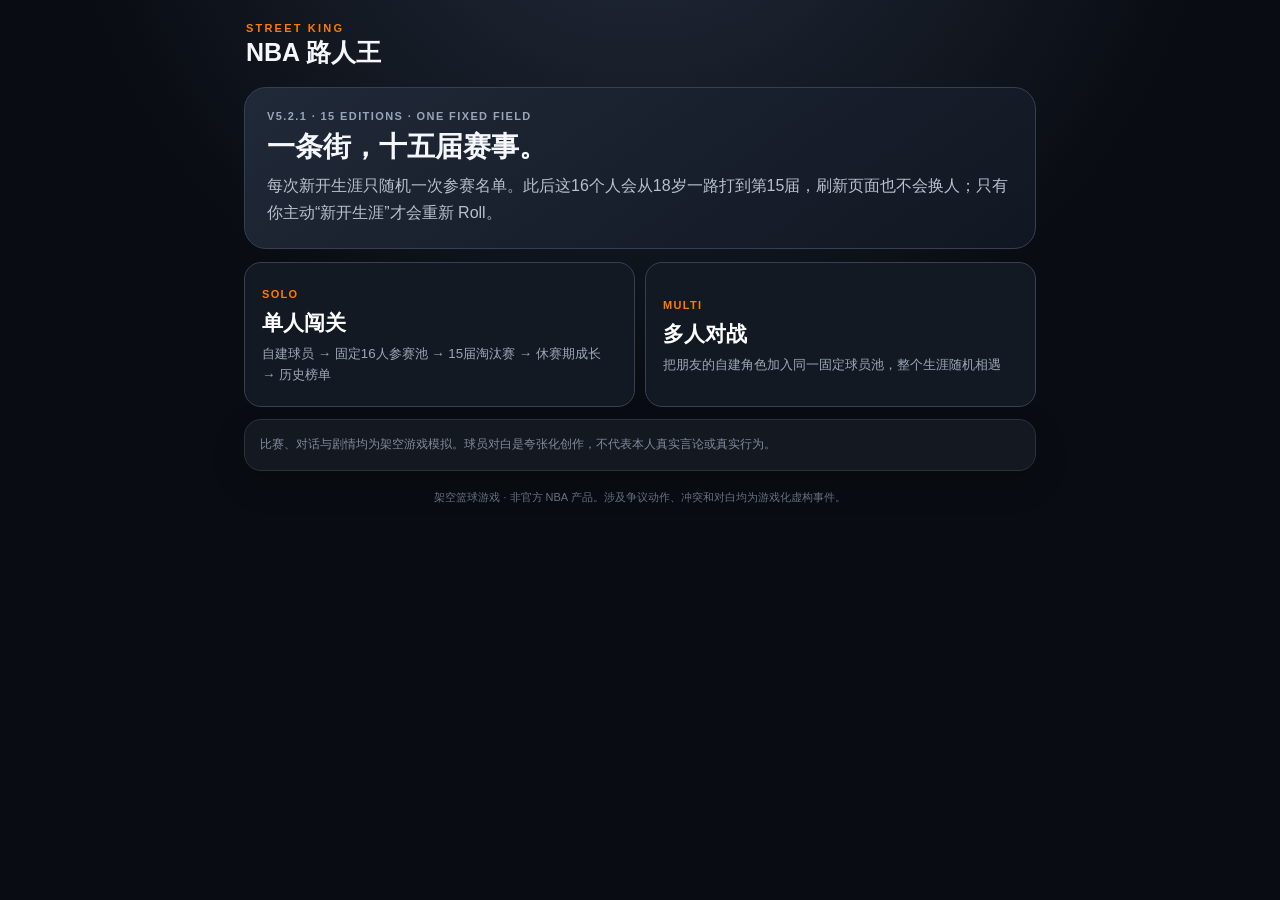
==== index.html @ 3b3988a1 "Restore static JS loading for V5.2.1 mobile compatibility" ====
<!DOCTYPE html>
<html lang="zh-CN">
<head>
<meta charset="UTF-8">
<meta name="viewport" content="width=device-width,initial-scale=1,viewport-fit=cover">
<meta name="theme-color" content="#090c12">
<title>NBA 路人王 · Street King V5.2.1</title>
<meta name="street-king-build" content="V5.2.1-20260819-0913">
<link rel="stylesheet" href="v5.css?b=20260819-0913">
<link rel="stylesheet" href="v52.css?b=20260819-0913">
</head>
<body>
<div class="app-shell">
  <header class="topbar">
    <div><div class="brand">STREET KING</div><h1>NBA 路人王</h1></div>
    <button id="homeBtn" class="icon-btn hidden" aria-label="主菜单">⌂</button>
  </header>

  <main>
    <section id="screen-menu" class="screen active">
      <div class="hero-card">
        <div class="hero-kicker">V5.2.1 · 15 EDITIONS · ONE FIXED FIELD</div>
        <h2>一条街，十五届赛事。</h2>
        <p>每次新开生涯只随机一次参赛名单。此后这16个人会从18岁一路打到第15届，刷新页面也不会换人；只有你主动“新开生涯”才会重新 Roll。</p>
      </div>
      <div id="continueBox" class="card hidden"></div>
      <div class="menu-grid">
        <button class="menu-card" id="newSoloBtn"><span>SOLO</span><b>单人闯关</b><small>自建球员 → 固定16人参赛池 → 15届淘汰赛 → 休赛期成长 → 历史榜单</small></button>
        <button class="menu-card" id="newMultiBtn"><span>MULTI</span><b>多人对战</b><small>把朋友的自建角色加入同一固定球员池，整个生涯随机相遇</small></button>
      </div>
      <div class="card small-note">比赛、对话与剧情均为架空游戏模拟。球员对白是夸张化创作，不代表本人真实言论或真实行为。</div>
    </section>

    <section id="screen-build" class="screen">
      <div class="screen-title"><button class="back-btn" data-back>←</button><div><span>PLAYER BUILDER</span><h2>构建你的球员</h2></div></div>
      <div class="card">
        <div class="identity-grid">
          <div><label>姓名</label><input id="pName" maxlength="20" placeholder="输入姓名" autocomplete="off"></div>
          <div><label>球衣号码</label><input id="pNumber" type="number" min="0" max="99" placeholder="0-99"></div>
          <div><label>位置</label><select id="pPos"><option>PG</option><option>SG</option><option>SF</option><option>PF</option><option>C</option></select></div>
          <div><label>身高</label><select id="pHeight"></select></div>
          <div><label>体重</label><select id="pWeight"></select></div>
          <div><label>性格</label><select id="pPersonality"></select></div>
        </div>
        <div id="personalityText" class="info-strip"></div>
      </div>
      <div class="card budget-card">
        <div class="budget-head"><span>BUILD BUDGET</span><b id="budgetText">0 / 39</b></div>
        <div class="budget-track"><i id="budgetFill"></i></div>
        <p>12项能力，每项1–5档；每个分档至少3名球员模板。高档越多，其他地方就必须让步。</p>
      </div>
      <div id="skillBuilder" class="skill-list"></div>
      <div id="buildPreview" class="card"></div>
      <button id="lockBuildBtn" class="primary">锁定球员并生成本次参赛名单</button>
    </section>

    <section id="screen-multi" class="screen">
      <div class="screen-title"><button class="back-btn" data-back>←</button><div><span>MULTIPLAYER</span><h2>导入朋友</h2></div></div>
      <div class="card"><h3>你的球员</h3><div id="multiSelf"></div><button id="multiBuildBtn" class="secondary">创建 / 修改我的球员</button></div>
      <div class="card"><h3>朋友角色码</h3><textarea id="friendCode" placeholder="粘贴 SK5-... 角色码"></textarea><button id="loadFriendBtn" class="secondary">读取朋友角色</button><div id="friendPreview"></div></div>
      <div class="card"><h3>共同赛事码</h3><p class="muted">用于固定本次16人球员池和每年的抽签。双方使用相同赛事码与双方角色码时，初始世界一致。</p><input id="sharedSeed" maxlength="24" placeholder="例如 STREET-0721"><button id="randomSeedBtn" class="secondary">随机生成</button></div>
      <button id="startMultiBtn" class="primary">锁定16人名单并开始</button>
    </section>

    <section id="screen-field" class="screen">
      <div class="screen-title"><button class="back-btn" data-back>←</button><div><span>CAREER FIELD</span><h2>本次15届固定参赛名单</h2></div></div>
      <div class="card highlight"><p>以下16人一旦确认，整个生涯不再变化。每一年只会重新抽签，不会重新抽参赛者。</p></div>
      <div class="card"><div class="title-row"><h3>本次入选16人</h3><span id="fieldSeedLabel" class="pill"></span></div><div id="selectedField" class="roster-grid"></div></div>
      <div class="card"><details><summary>查看完整候选球员池</summary><div id="candidatePool" class="candidate-list"></div></details></div>
      <div id="playerCodeBox" class="card hidden"></div>
      <button id="startCareerBtn" class="primary">进入18岁 · 第1届路人王</button>
    </section>

    <section id="screen-career" class="screen">
      <div class="career-header">
        <div><span id="editionLabel" class="eyebrow"></span><h2 id="careerTitle"></h2><div id="careerRecord" class="muted"></div></div>
        <div class="health-badge">身体 <b id="healthText">100</b></div>
      </div>
      <div class="card"><div class="title-row"><div><span class="eyebrow">TOURNAMENT</span><h3>本届签表</h3></div><span id="stageLabel" class="pill"></span></div><div class="bracket-scroll"><div id="bracket" class="bracket"></div></div><div id="bronzeInfo"></div></div>
      <div id="storyCard" class="card"><span class="eyebrow">COURTSIDE STORY</span><h3 id="storyHeading"></h3><div id="storyBody" class="story"></div><div id="strategyBox" class="strategy-box hidden"></div><button id="startMatchBtn" class="primary">开始比赛</button></div>

      <div id="liveCard" class="card hidden">
        <div class="live-head"><div><span class="eyebrow">LIVE</span><h3 id="liveMatchTitle"></h3></div><div class="live-score"><b id="scoreA">0</b><span>:</span><b id="scoreB">0</b></div></div>
        <div class="court-wrap">
          <div class="court">
            <div class="half-circle"></div><div class="paint"></div><div class="rim"></div><div class="three-arc"></div>
            <div id="dotA" class="player-dot dot-a"><span></span></div>
            <div id="dotB" class="player-dot dot-b"><span></span></div>
            <div id="ball" class="ball"></div>
          </div>
        </div>
        <div class="speed-row"><span>观赛速度</span><button class="speed-btn active" data-speed="1">正常</button><button class="speed-btn" data-speed="3">3×</button><button id="skipLiveBtn" class="skip-btn">跳过动画</button></div>
        <div id="liveLog" class="live-log"></div>
      </div>

      <div id="resultCard" class="card hidden"><div id="matchResult"></div><button id="continueBtn" class="primary">继续</button></div>
      <div class="card"><div class="title-row"><h3>历年成绩</h3><span id="careerAgeRange" class="muted"></span></div><div id="historyList"></div></div>
    </section>

    <section id="screen-offseason" class="screen">
      <div class="screen-title"><div><span>OFFSEASON</span><h2 id="offseasonTitle"></h2></div></div>
      <div class="card"><div class="title-row"><h3>当前能力</h3><span id="compText" class="pill"></span></div><div id="offseasonAttrs" class="attr-grid"></div><div id="templateCompare" class="template-compare"></div></div>
      <div class="card insight-card"><div class="title-row"><div><span class="eyebrow">ENLIGHTENMENT</span><h3>悟道进度</h3></div><b id="insightPct">0%</b></div><div class="insight-track"><i id="insightFill"></i></div><div id="insightState" class="insight-state"></div><div id="mentorState" class="mentor-state"></div></div>
      <div class="card"><h3>休赛期选择</h3><p class="muted">每年仍然只出现4个选项，但从大型数据库里抽取。导师可以连续深造到极致，也可以中途换师；高风险路线可能大幅推进悟道，也可能落空。</p><div id="offseasonChoices" class="choice-grid"></div></div>
      <div id="retireChoiceBox" class="card hidden"></div>
    </section>

    <section id="screen-retire" class="screen">
      <div class="screen-title"><button id="retireHomeBtn" class="back-btn">⌂</button><div><span>LEGACY</span><h2>十五届之后，街头留下了什么</h2></div></div>
      <div id="legacySummary" class="card"></div>
      <div class="card"><span class="eyebrow">ALL-TIME RANKING</span><h3>最终街头榜</h3><div id="leaderboard"></div></div>
      <div class="card"><span class="eyebrow">CAREER STORY</span><h3>生涯解说</h3><div id="careerNarrative" class="story long-story"></div></div>
      <button id="newCareerFromRetire" class="primary">新开一条时间线</button>
    </section>
  </main>

  <footer>架空篮球游戏 · 非官方 NBA 产品。涉及争议动作、冲突和对白均为游戏化虚构事件。</footer>
</div>
<div id="toast" class="toast hidden"></div>
<script src="data.js?b=20260819-0913"></script>
<script src="v5-data.js?b=20260819-0913"></script>
<script src="v5-core.js?b=20260819-0913"></script>
<script src="v5-game.js?b=20260819-0913"></script>
<script src="v5-career.js?b=20260819-0913"></script>
<script src="v5-ui.js?b=20260819-0913"></script>
<script src="v52-fix.js?b=20260819-0913"></script>
</body>
</html>
---- v5.css ----
:root{--bg:#090c12;--card:#141922;--card2:#0f141c;--line:#29313e;--text:#f5f7fb;--muted:#9aa5b4;--orange:#ff7a00;--gold:#ffd166;--green:#44d58a;--red:#ff6f76;--blue:#70b7ff}
*{box-sizing:border-box}html{background:var(--bg)}body{margin:0;min-height:100vh;background:radial-gradient(circle at 50% -20%,#242d3d 0,#090c12 46%),#090c12;color:var(--text);font-family:-apple-system,BlinkMacSystemFont,"Segoe UI",Roboto,"PingFang SC","Microsoft YaHei",sans-serif}button,input,select,textarea{font:inherit}.app-shell{max-width:820px;margin:auto;padding:14px 14px 54px}.topbar{display:flex;justify-content:space-between;align-items:center;padding:8px 2px 4px}.brand{font-size:11px;letter-spacing:2.2px;color:var(--orange);font-weight:900}.topbar h1{margin:2px 0 0;font-size:25px}.icon-btn,.back-btn{border:1px solid var(--line);background:#111720;color:#fff;width:38px;height:38px;border-radius:11px}.screen{display:none}.screen.active{display:block}.hidden{display:none!important}.hero-card{margin-top:14px;border:1px solid #354052;background:linear-gradient(145deg,#202938,#111722);border-radius:22px;padding:22px}.hero-kicker,.eyebrow,.screen-title span{font-size:11px;letter-spacing:1.4px;color:#99a6b8;font-weight:800}.hero-card h2{font-size:28px;margin:6px 0}.hero-card p{color:#b7c0cc;line-height:1.7;margin:0}.card{background:rgba(20,25,34,.98);border:1px solid var(--line);border-radius:17px;padding:15px;margin-top:12px;box-shadow:0 12px 34px rgba(0,0,0,.16)}.highlight{border-color:#5b4430;background:#1c1712}.small-note{color:#7f8b9b;font-size:12px;line-height:1.6}.menu-grid{display:grid;grid-template-columns:1fr 1fr;gap:10px;margin-top:13px}.menu-card{border:1px solid #364052;background:#131923;color:#fff;border-radius:17px;padding:17px;text-align:left;min-height:145px}.menu-card span{color:var(--orange);font-size:11px;font-weight:900;letter-spacing:1.3px}.menu-card b{display:block;font-size:21px;margin:7px 0}.menu-card small{display:block;color:#9ca7b7;line-height:1.55}.screen-title{display:flex;align-items:center;gap:10px;margin:14px 0 4px}.screen-title h2{margin:2px 0;font-size:23px}.identity-grid{display:grid;grid-template-columns:repeat(3,1fr);gap:9px}label{display:block;color:#cbd2dc;font-size:12px;margin:7px 0 5px}input,select,textarea{width:100%;border:1px solid #354052;background:#0d1219;color:#fff;border-radius:11px;padding:11px 12px;outline:none}textarea{min-height:90px;resize:vertical}.info-strip{margin-top:11px;padding:10px 11px;border-radius:11px;background:#0f151d;color:#a9b3c1;font-size:13px;line-height:1.6}.budget-card{position:sticky;top:6px;z-index:4}.budget-head,.title-row,.career-header,.live-head,.speed-row{display:flex;justify-content:space-between;gap:10px;align-items:center}.budget-head b{font-size:20px}.budget-track{height:8px;background:#0b1017;border-radius:99px;overflow:hidden;margin:9px 0}.budget-track i{display:block;height:100%;background:linear-gradient(90deg,#ff7a00,#ffc061);width:0}.budget-card p,.muted{color:var(--muted);font-size:13px;line-height:1.55}.skill-list{display:grid;gap:9px;margin-top:11px}.skill-card{background:#111720;border:1px solid #293240;border-radius:14px;padding:12px}.skill-top{display:grid;grid-template-columns:104px 1fr 46px;gap:8px;align-items:center}.skill-name b{display:block}.skill-name small{color:#7f8a99;font-size:10px}.tier-score{font-size:22px;font-weight:900;text-align:right;color:var(--gold)}.tier-options{display:grid;grid-template-columns:repeat(5,1fr);gap:6px;margin-top:9px}.tier-btn{background:#0d1219;border:1px solid #2e3744;color:#adb7c6;border-radius:9px;padding:7px 4px;font-size:11px}.tier-btn.active{background:#2e2418;border-color:#985918;color:#fff}.template-names{margin-top:7px;color:#96a2b2;font-size:11px;line-height:1.45}.primary,.secondary{width:100%;border:0;border-radius:13px;padding:13px 14px;font-weight:850;margin-top:11px}.primary{background:var(--orange);color:#fff}.secondary{background:#2a3240;color:#fff}.attr-grid{display:grid;grid-template-columns:repeat(4,1fr);gap:7px}.attr-chip{background:#0e131a;border-radius:10px;padding:8px;text-align:center;color:#8f9aaa;font-size:10px}.attr-chip b{display:block;color:#fff;font-size:16px;margin-top:2px}.attr-up{color:var(--green)!important}.attr-down{color:var(--red)!important}.template-compare{margin-top:11px;border-top:1px solid #28303c;padding-top:10px;color:#b7c0cd;line-height:1.6}.pill{display:inline-block;padding:5px 8px;border-radius:999px;background:#242c39;color:#c8d1dd;font-size:11px}.roster-grid{display:grid;grid-template-columns:repeat(2,1fr);gap:8px;margin-top:11px}.roster-card{background:#0f151d;border:1px solid #28313d;border-radius:12px;padding:10px}.roster-card.me{border-color:#a05c18;background:#21180f}.roster-card b{display:block}.roster-card small{color:#8f9baa}.candidate-list{margin-top:10px;display:flex;flex-wrap:wrap;gap:6px}.candidate-list span{font-size:11px;background:#0e141b;border-radius:999px;padding:5px 8px;color:#9ba7b7}.career-header{margin-top:14px}.career-header h2{margin:3px 0}.health-badge{background:#121923;border:1px solid #2d3745;border-radius:13px;padding:9px 11px;color:#aab5c3}.health-badge b{display:block;color:#fff;font-size:20px;text-align:center}.bracket-scroll{overflow-x:auto;padding-bottom:4px}.bracket{display:grid;grid-auto-flow:column;grid-auto-columns:190px;gap:10px;min-width:max-content;margin-top:12px}.round-col{display:grid;gap:7px;align-content:start}.round-title{font-size:11px;color:#7f8a9b;text-transform:uppercase;letter-spacing:1px}.match-box{background:#0f141c;border:1px solid #28313d;border-radius:10px;padding:7px}.match-line{display:flex;justify-content:space-between;gap:8px;font-size:12px;padding:4px 0}.match-line.winner{color:var(--green);font-weight:800}.match-line.me{color:var(--gold)}.story{line-height:1.75;color:#d9dee6}.story p{margin:8px 0}.dialogue{margin:10px 0;border-left:3px solid var(--orange);padding:9px 11px;background:#10161f;border-radius:0 10px 10px 0}.dialogue .speaker{font-size:11px;color:#929eaf;font-weight:800}.dialogue p{margin:4px 0;color:#eef1f5}.long-story p{margin:12px 0}.live-score{font-size:26px;font-weight:900;color:var(--gold);gap:7px}.court-wrap{padding:10px 0}.court{position:relative;height:250px;border:2px solid rgba(255,255,255,.35);border-radius:8px;background:linear-gradient(90deg,#a96d32,#b77939);overflow:hidden}.court:before{content:"";position:absolute;inset:0;background:repeating-linear-gradient(90deg,transparent 0 32px,rgba(255,255,255,.035) 32px 34px)}.paint{position:absolute;left:50%;top:0;transform:translateX(-50%);width:98px;height:92px;border:2px solid rgba(255,255,255,.6);border-top:0}.rim{position:absolute;left:50%;top:24px;transform:translateX(-50%);width:26px;height:7px;border:3px solid #b23a2e;border-radius:50%}.half-circle{position:absolute;left:50%;top:78px;transform:translateX(-50%);width:80px;height:40px;border:2px solid rgba(255,255,255,.5);border-radius:0 0 80px 80px;border-top:0}.three-arc{position:absolute;left:50%;top:-122px;transform:translateX(-50%);width:360px;height:340px;border:2px solid rgba(255,255,255,.55);border-radius:50%}.player-dot{position:absolute;width:38px;height:38px;border-radius:50%;display:grid;place-items:center;color:#fff;font-size:10px;font-weight:900;transition:left .18s linear,top .18s linear;z-index:3;box-shadow:0 4px 10px #0007}.dot-a{background:#e66d2d;left:40%;top:78%}.dot-b{background:#2d5fe6;left:54%;top:48%}.ball{position:absolute;width:10px;height:10px;border-radius:50%;background:#f1862d;left:48%;top:77%;transition:left .12s linear,top .12s linear;z-index:4;border:1px solid #5f2e0e}.speed-row{justify-content:flex-start}.speed-row span{color:#9ca7b7;font-size:12px;margin-right:auto}.speed-btn{border:1px solid #303948;background:#10161e;color:#aeb8c6;border-radius:8px;padding:5px 9px}.speed-btn.active{background:#2a3340;color:#fff}.live-log{margin-top:10px;max-height:260px;overflow:auto;background:#0c1118;border-radius:11px;border:1px solid #252d38;padding:7px 10px}.live-line{font-size:12px;line-height:1.55;padding:6px 0;border-bottom:1px solid #202732}.live-line:last-child{border-bottom:0}.live-line.score{color:var(--green)}.live-line.event{color:#ffd38a;font-weight:700}.live-line.danger{color:#ff8d93;font-weight:800}.result-banner{text-align:center;padding:8px}.result-banner b{font-size:28px;display:block}.result-banner.win b{color:var(--green)}.result-banner.lose b{color:var(--red)}.score-big{font-size:36px;font-weight:950;color:var(--gold);text-align:center}.history-row,.leader-row{display:grid;grid-template-columns:54px 1fr auto;gap:8px;align-items:center;border-top:1px solid #28303b;padding:9px 0;font-size:12px}.history-row:first-child,.leader-row:first-child{border-top:0}.medal{font-weight:850}.gold{color:var(--gold)}.silver{color:#d7dde7}.bronze{color:#d6965d}.choice-grid{display:grid;gap:8px;margin-top:10px}.choice-btn{border:1px solid #313b49;background:#10161e;color:#fff;border-radius:12px;padding:11px;text-align:left}.choice-btn b{display:block}.choice-btn small{display:block;color:#9ba6b5;line-height:1.5;margin-top:3px}.choice-btn:hover{border-color:#8f551c}.toast{position:fixed;left:50%;bottom:22px;transform:translateX(-50%);background:#202837;border:1px solid #3b4657;color:#fff;padding:9px 13px;border-radius:11px;z-index:20;font-size:12px}footer{text-align:center;color:#657181;font-size:11px;margin-top:18px;line-height:1.6}
@media(max-width:600px){.menu-grid{grid-template-columns:1fr}.identity-grid{grid-template-columns:1fr 1fr}.attr-grid{grid-template-columns:repeat(3,1fr)}.skill-top{grid-template-columns:82px 1fr 42px}.tier-options{grid-template-columns:repeat(5,1fr)}.roster-grid{grid-template-columns:1fr 1fr}.court{height:225px}}
---- v52.css ----
/* Street King V5.2 */
.live-line{font-size:13px;line-height:1.7;padding:9px 0}.skip-btn{border:1px solid #68442b;background:#21170f;color:#ffd2a4;border-radius:8px;padding:6px 10px;font-weight:800}.strategy-box{margin-top:13px;border-top:1px solid #2b3441;padding-top:12px}.strategy-head{display:flex;justify-content:space-between;gap:10px;align-items:flex-start}.strategy-head small{display:block;color:var(--muted);font-size:11px;margin-top:3px}.strategy-grid{display:grid;grid-template-columns:repeat(2,1fr);gap:7px;margin-top:9px}.strategy-btn{border:1px solid #303a48;background:#0e141c;color:#fff;border-radius:11px;padding:10px;text-align:left}.strategy-btn b{display:block}.strategy-btn small{display:block;color:#94a0b0;font-size:11px;line-height:1.45;margin-top:3px}.strategy-btn.active{border-color:#a6601c;background:#251a10}.insight-card{border-color:#3d425c;background:linear-gradient(145deg,#171a29,#111720)}.insight-card .title-row>b{font-size:21px;color:#c9b8ff}.insight-track{height:12px;background:#0c1018;border:1px solid #2c3442;border-radius:99px;overflow:hidden;margin:11px 0}.insight-track i{display:block;height:100%;width:0;background:linear-gradient(90deg,#6f70ff,#d08cff,#ffd166);transition:width .4s ease}.insight-state{display:flex;flex-direction:column;gap:3px;color:#bac3d0;font-size:12px;line-height:1.5}.insight-state b{color:#fff}.mentor-state{margin-top:9px;padding-top:9px;border-top:1px solid #2a3240;color:#9ca8b8;font-size:12px}.choice-btn em{display:block;margin-top:7px;color:#d5b7ff;font-size:10px;font-style:normal;font-weight:700}.player-dot{transition:left .62s linear,top .62s linear}.ball{transition:left .44s linear,top .44s linear}@media(max-width:600px){.strategy-grid{grid-template-columns:1fr}.speed-row{flex-wrap:wrap}.skip-btn{margin-left:auto}}
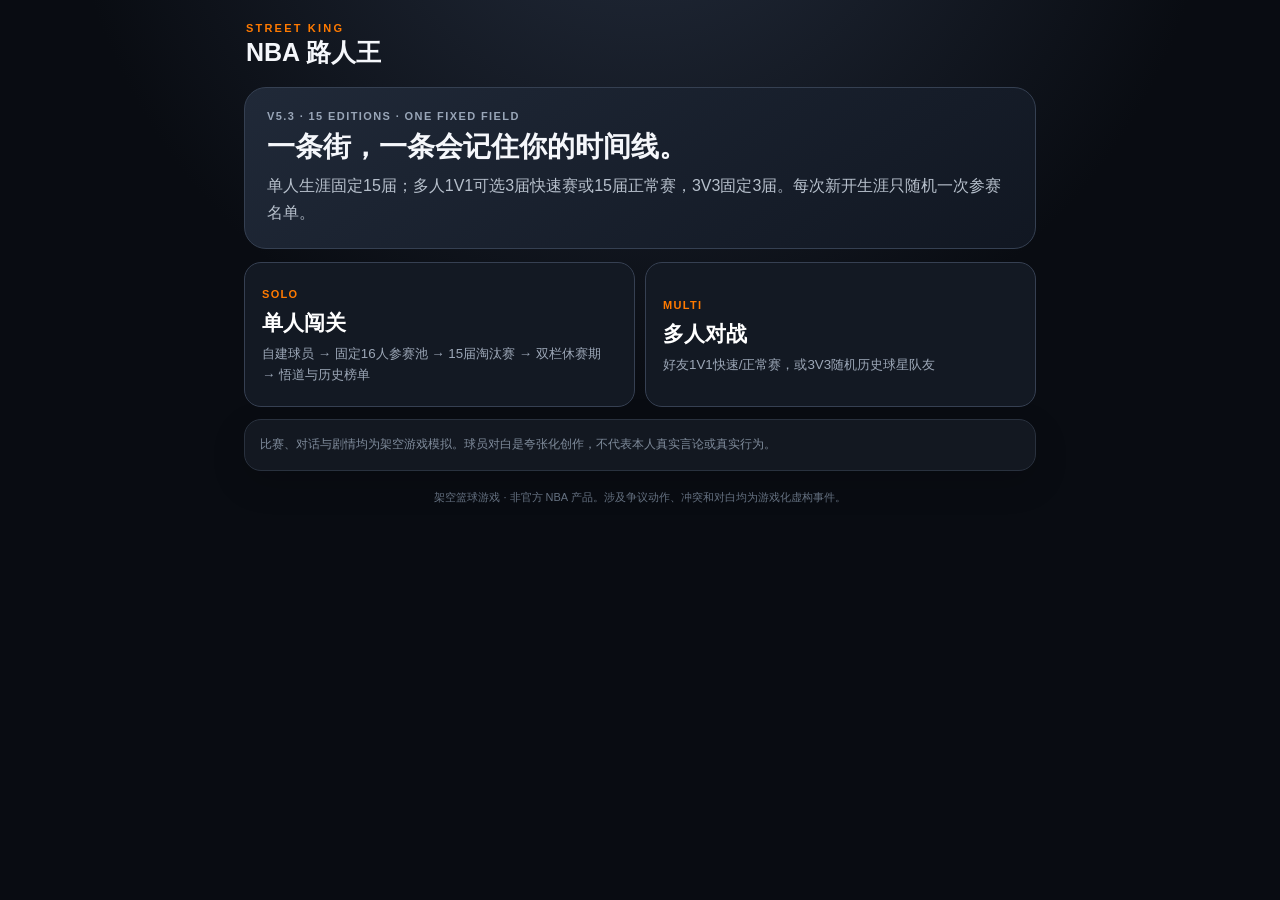
==== commit 654727a5: "Switch Street King entrypoint to V5.3" ====
--- a/index.html
+++ b/index.html
@@ -4,10 +4,11 @@
 <meta charset="UTF-8">
 <meta name="viewport" content="width=device-width,initial-scale=1,viewport-fit=cover">
 <meta name="theme-color" content="#090c12">
-<title>NBA 路人王 · Street King V5.2.1</title>
-<meta name="street-king-build" content="V5.2.1-20260819-0913">
-<link rel="stylesheet" href="v5.css?b=20260819-0913">
-<link rel="stylesheet" href="v52.css?b=20260819-0913">
+<title>NBA 路人王 · Street King V5.3</title>
+<meta name="street-king-build" content="V5.3-20260819-0946">
+<link rel="stylesheet" href="v5.css?b=20260819-0946">
+<link rel="stylesheet" href="v52.css?b=20260819-0946">
+<link rel="stylesheet" href="v53.css?b=20260819-0946">
 </head>
 <body>
 <div class="app-shell">
@@ -19,14 +20,14 @@
   <main>
     <section id="screen-menu" class="screen active">
       <div class="hero-card">
-        <div class="hero-kicker">V5.2.1 · 15 EDITIONS · ONE FIXED FIELD</div>
-        <h2>一条街，十五届赛事。</h2>
-        <p>每次新开生涯只随机一次参赛名单。此后这16个人会从18岁一路打到第15届，刷新页面也不会换人；只有你主动“新开生涯”才会重新 Roll。</p>
+        <div class="hero-kicker">V5.3 · 15 EDITIONS · ONE FIXED FIELD</div>
+        <h2>一条街，一条会记住你的时间线。</h2>
+        <p>单人生涯固定15届；多人1V1可选3届快速赛或15届正常赛，3V3固定3届。每次新开生涯只随机一次参赛名单。</p>
       </div>
       <div id="continueBox" class="card hidden"></div>
       <div class="menu-grid">
-        <button class="menu-card" id="newSoloBtn"><span>SOLO</span><b>单人闯关</b><small>自建球员 → 固定16人参赛池 → 15届淘汰赛 → 休赛期成长 → 历史榜单</small></button>
-        <button class="menu-card" id="newMultiBtn"><span>MULTI</span><b>多人对战</b><small>把朋友的自建角色加入同一固定球员池，整个生涯随机相遇</small></button>
+        <button class="menu-card" id="newSoloBtn"><span>SOLO</span><b>单人闯关</b><small>自建球员 → 固定16人参赛池 → 15届淘汰赛 → 双栏休赛期 → 悟道与历史榜单</small></button>
+        <button class="menu-card" id="newMultiBtn"><span>MULTI</span><b>多人对战</b><small>好友1V1快速/正常赛，或3V3随机历史球星队友</small></button>
       </div>
       <div class="card small-note">比赛、对话与剧情均为架空游戏模拟。球员对白是夸张化创作，不代表本人真实言论或真实行为。</div>
     </section>
@@ -45,9 +46,9 @@
         <div id="personalityText" class="info-strip"></div>
       </div>
       <div class="card budget-card">
-        <div class="budget-head"><span>BUILD BUDGET</span><b id="budgetText">0 / 39</b></div>
+        <div class="budget-head"><span>BUILD BUDGET</span><b id="budgetText">0 / 36</b></div>
         <div class="budget-track"><i id="budgetFill"></i></div>
-        <p>12项能力，每项1–5档；每个分档至少3名球员模板。高档越多，其他地方就必须让步。</p>
+        <p>11项可选能力，已删除组织；3V3中的传球阅读按位置与控球自动派生。</p>
       </div>
       <div id="skillBuilder" class="skill-list"></div>
       <div id="buildPreview" class="card"></div>
@@ -59,12 +60,12 @@
       <div class="card"><h3>你的球员</h3><div id="multiSelf"></div><button id="multiBuildBtn" class="secondary">创建 / 修改我的球员</button></div>
       <div class="card"><h3>朋友角色码</h3><textarea id="friendCode" placeholder="粘贴 SK5-... 角色码"></textarea><button id="loadFriendBtn" class="secondary">读取朋友角色</button><div id="friendPreview"></div></div>
       <div class="card"><h3>共同赛事码</h3><p class="muted">用于固定本次16人球员池和每年的抽签。双方使用相同赛事码与双方角色码时，初始世界一致。</p><input id="sharedSeed" maxlength="24" placeholder="例如 STREET-0721"><button id="randomSeedBtn" class="secondary">随机生成</button></div>
-      <button id="startMultiBtn" class="primary">锁定16人名单并开始</button>
+      <button id="startMultiBtn" class="primary">锁定名单并开始</button>
     </section>
 
     <section id="screen-field" class="screen">
-      <div class="screen-title"><button class="back-btn" data-back>←</button><div><span>CAREER FIELD</span><h2>本次15届固定参赛名单</h2></div></div>
-      <div class="card highlight"><p>以下16人一旦确认，整个生涯不再变化。每一年只会重新抽签，不会重新抽参赛者。</p></div>
+      <div class="screen-title"><button class="back-btn" data-back>←</button><div><span>CAREER FIELD</span><h2>本次固定参赛名单</h2></div></div>
+      <div class="card highlight"><p>以下16人一旦确认，本次时间线不再变化。每一年只重新抽签，不重新抽参赛者。</p></div>
       <div class="card"><div class="title-row"><h3>本次入选16人</h3><span id="fieldSeedLabel" class="pill"></span></div><div id="selectedField" class="roster-grid"></div></div>
       <div class="card"><details><summary>查看完整候选球员池</summary><div id="candidatePool" class="candidate-list"></div></details></div>
       <div id="playerCodeBox" class="card hidden"></div>
@@ -101,12 +102,12 @@
       <div class="screen-title"><div><span>OFFSEASON</span><h2 id="offseasonTitle"></h2></div></div>
       <div class="card"><div class="title-row"><h3>当前能力</h3><span id="compText" class="pill"></span></div><div id="offseasonAttrs" class="attr-grid"></div><div id="templateCompare" class="template-compare"></div></div>
       <div class="card insight-card"><div class="title-row"><div><span class="eyebrow">ENLIGHTENMENT</span><h3>悟道进度</h3></div><b id="insightPct">0%</b></div><div class="insight-track"><i id="insightFill"></i></div><div id="insightState" class="insight-state"></div><div id="mentorState" class="mentor-state"></div></div>
-      <div class="card"><h3>休赛期选择</h3><p class="muted">每年仍然只出现4个选项，但从大型数据库里抽取。导师可以连续深造到极致，也可以中途换师；高风险路线可能大幅推进悟道，也可能落空。</p><div id="offseasonChoices" class="choice-grid"></div></div>
+      <div class="card"><h3>休赛期选择</h3><p class="muted">左栏能力/导师四选一，右栏悟道修炼四选一。两栏各选一次才进入下一年。</p><div id="offseasonChoices" class="choice-grid"></div></div>
       <div id="retireChoiceBox" class="card hidden"></div>
     </section>
 
     <section id="screen-retire" class="screen">
-      <div class="screen-title"><button id="retireHomeBtn" class="back-btn">⌂</button><div><span>LEGACY</span><h2>十五届之后，街头留下了什么</h2></div></div>
+      <div class="screen-title"><button id="retireHomeBtn" class="back-btn">⌂</button><div><span>LEGACY</span><h2>赛程之后，街头留下了什么</h2></div></div>
       <div id="legacySummary" class="card"></div>
       <div class="card"><span class="eyebrow">ALL-TIME RANKING</span><h3>最终街头榜</h3><div id="leaderboard"></div></div>
       <div class="card"><span class="eyebrow">CAREER STORY</span><h3>生涯解说</h3><div id="careerNarrative" class="story long-story"></div></div>
@@ -117,12 +118,15 @@
   <footer>架空篮球游戏 · 非官方 NBA 产品。涉及争议动作、冲突和对白均为游戏化虚构事件。</footer>
 </div>
 <div id="toast" class="toast hidden"></div>
-<script src="data.js?b=20260819-0913"></script>
-<script src="v5-data.js?b=20260819-0913"></script>
-<script src="v5-core.js?b=20260819-0913"></script>
-<script src="v5-game.js?b=20260819-0913"></script>
-<script src="v5-career.js?b=20260819-0913"></script>
-<script src="v5-ui.js?b=20260819-0913"></script>
-<script src="v52-fix.js?b=20260819-0913"></script>
+<script src="data.js?b=20260819-0946"></script>
+<script src="v5-data.js?b=20260819-0946"></script>
+<script src="v5-core.js?b=20260819-0946"></script>
+<script src="v5-game.js?b=20260819-0946"></script>
+<script src="v5-career.js?b=20260819-0946"></script>
+<script src="v5-ui.js?b=20260819-0946"></script>
+<script src="v52-fix.js?b=20260819-0946"></script>
+<script src="v53-1.js?b=20260819-0946"></script>
+<script src="v53-2.js?b=20260819-0946"></script>
+<script src="v53-3.js?b=20260819-0946"></script>
 </body>
 </html>
--- a/v53.css
+++ b/v53.css
@@ -0,0 +1 @@
+.v53-grid2{display:grid;grid-template-columns:1fr 1fr;gap:10px}.v53-offseason-columns{display:grid;grid-template-columns:1fr 1fr;gap:12px}.v53-offseason-columns section{display:flex;flex-direction:column;gap:9px}.v53-colhead{padding:10px 12px;border:1px solid var(--line);border-radius:12px;background:rgba(255,255,255,.025)}.v53-colhead b{display:block}.v53-colhead small{color:var(--muted)}.v53-picked{padding:14px;border:1px solid rgba(232,188,93,.45);border-radius:12px;background:rgba(232,188,93,.08)}.v53-picked small{color:var(--muted)}.v53-strategy-title{display:flex;flex-direction:column;gap:3px;margin-bottom:8px}.v53-strategy-title small{color:var(--muted)}.v53-strategy-grid{display:grid;grid-template-columns:repeat(2,minmax(0,1fr));gap:8px}.v53-strategy{position:relative;text-align:left;padding:11px;border-radius:12px;border:1px solid var(--line);background:#111722;color:var(--text)}.v53-strategy.active{border-color:var(--gold);box-shadow:0 0 0 1px rgba(232,188,93,.2) inset}.v53-strategy b,.v53-strategy small{display:block}.v53-strategy small{color:var(--muted);margin-top:5px;line-height:1.35}.v53-strategy .fit{display:inline-block;margin-top:5px;font-size:11px;font-weight:700}.v53-strategy .f1{color:#74d99f}.v53-strategy .f-1{color:#ff8585}.v53-strategy .f0{color:#b8c0cf}.v53-team-preview{margin-top:10px;padding:11px;border-radius:12px;background:rgba(89,154,255,.08);border:1px solid rgba(89,154,255,.22);line-height:1.55}.v53-team-preview b{display:block;margin-bottom:4px}.insight-choice{border-color:rgba(177,126,255,.35)!important}.insight-choice:hover{border-color:rgba(177,126,255,.7)!important}@media(max-width:720px){.v53-offseason-columns,.v53-grid2,.v53-strategy-grid{grid-template-columns:1fr}}
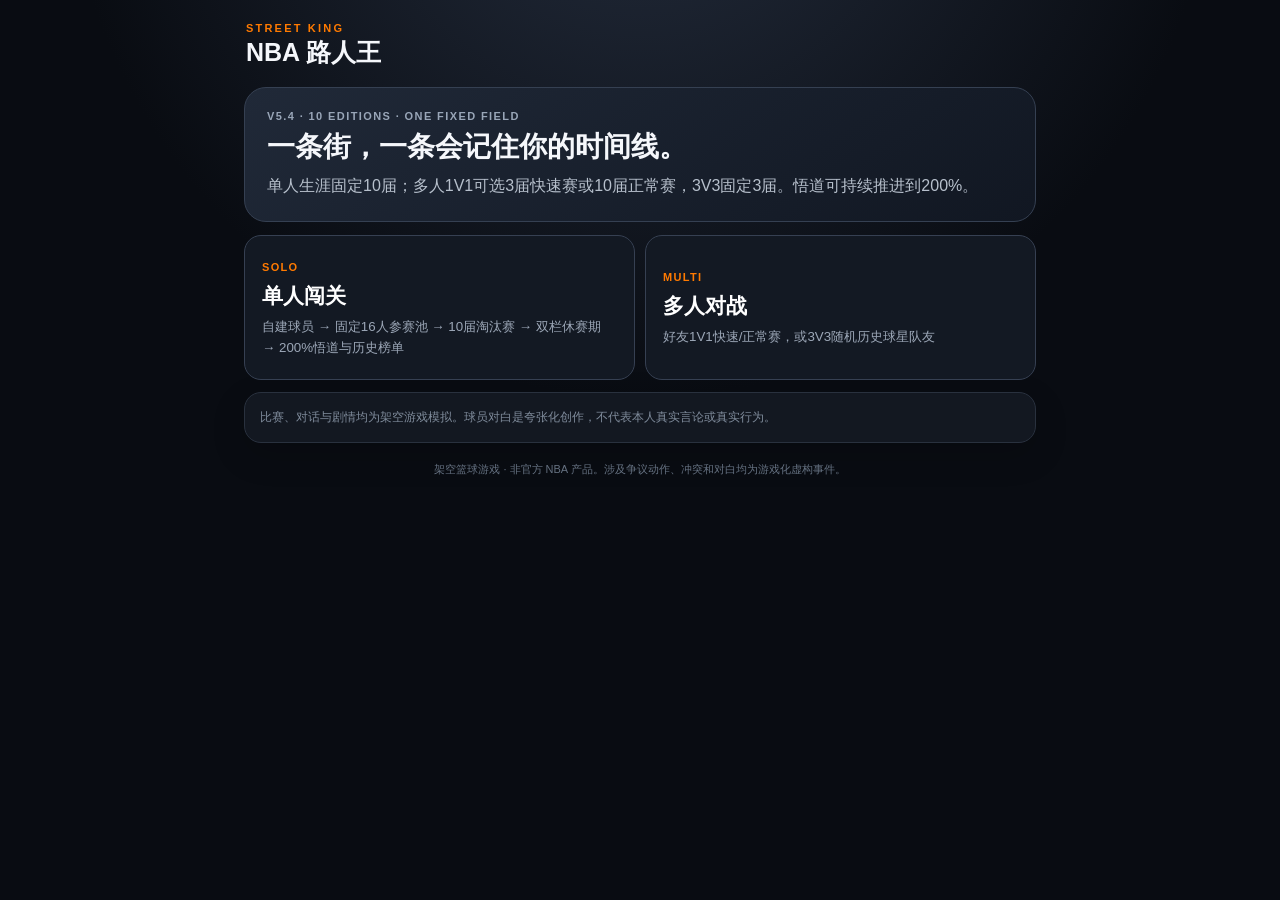
==== commit fe29a4c1: "Switch Street King entrypoint to V5.4" ====
--- a/index.html
+++ b/index.html
@@ -4,11 +4,12 @@
 <meta charset="UTF-8">
 <meta name="viewport" content="width=device-width,initial-scale=1,viewport-fit=cover">
 <meta name="theme-color" content="#090c12">
-<title>NBA 路人王 · Street King V5.3</title>
-<meta name="street-king-build" content="V5.3-20260819-0946">
-<link rel="stylesheet" href="v5.css?b=20260819-0946">
-<link rel="stylesheet" href="v52.css?b=20260819-0946">
-<link rel="stylesheet" href="v53.css?b=20260819-0946">
+<title>NBA 路人王 · Street King V5.4</title>
+<meta name="street-king-build" content="V5.4-20260819-1017">
+<link rel="stylesheet" href="v5.css?b=20260819-1017">
+<link rel="stylesheet" href="v52.css?b=20260819-1017">
+<link rel="stylesheet" href="v53.css?b=20260819-1017">
+<link rel="stylesheet" href="v54.css?b=20260819-1017">
 </head>
 <body>
 <div class="app-shell">
@@ -16,117 +17,17 @@
     <div><div class="brand">STREET KING</div><h1>NBA 路人王</h1></div>
     <button id="homeBtn" class="icon-btn hidden" aria-label="主菜单">⌂</button>
   </header>
-
   <main>
-    <section id="screen-menu" class="screen active">
-      <div class="hero-card">
-        <div class="hero-kicker">V5.3 · 15 EDITIONS · ONE FIXED FIELD</div>
-        <h2>一条街，一条会记住你的时间线。</h2>
-        <p>单人生涯固定15届；多人1V1可选3届快速赛或15届正常赛，3V3固定3届。每次新开生涯只随机一次参赛名单。</p>
-      </div>
-      <div id="continueBox" class="card hidden"></div>
-      <div class="menu-grid">
-        <button class="menu-card" id="newSoloBtn"><span>SOLO</span><b>单人闯关</b><small>自建球员 → 固定16人参赛池 → 15届淘汰赛 → 双栏休赛期 → 悟道与历史榜单</small></button>
-        <button class="menu-card" id="newMultiBtn"><span>MULTI</span><b>多人对战</b><small>好友1V1快速/正常赛，或3V3随机历史球星队友</small></button>
-      </div>
-      <div class="card small-note">比赛、对话与剧情均为架空游戏模拟。球员对白是夸张化创作，不代表本人真实言论或真实行为。</div>
-    </section>
-
-    <section id="screen-build" class="screen">
-      <div class="screen-title"><button class="back-btn" data-back>←</button><div><span>PLAYER BUILDER</span><h2>构建你的球员</h2></div></div>
-      <div class="card">
-        <div class="identity-grid">
-          <div><label>姓名</label><input id="pName" maxlength="20" placeholder="输入姓名" autocomplete="off"></div>
-          <div><label>球衣号码</label><input id="pNumber" type="number" min="0" max="99" placeholder="0-99"></div>
-          <div><label>位置</label><select id="pPos"><option>PG</option><option>SG</option><option>SF</option><option>PF</option><option>C</option></select></div>
-          <div><label>身高</label><select id="pHeight"></select></div>
-          <div><label>体重</label><select id="pWeight"></select></div>
-          <div><label>性格</label><select id="pPersonality"></select></div>
-        </div>
-        <div id="personalityText" class="info-strip"></div>
-      </div>
-      <div class="card budget-card">
-        <div class="budget-head"><span>BUILD BUDGET</span><b id="budgetText">0 / 36</b></div>
-        <div class="budget-track"><i id="budgetFill"></i></div>
-        <p>11项可选能力，已删除组织；3V3中的传球阅读按位置与控球自动派生。</p>
-      </div>
-      <div id="skillBuilder" class="skill-list"></div>
-      <div id="buildPreview" class="card"></div>
-      <button id="lockBuildBtn" class="primary">锁定球员并生成本次参赛名单</button>
-    </section>
-
-    <section id="screen-multi" class="screen">
-      <div class="screen-title"><button class="back-btn" data-back>←</button><div><span>MULTIPLAYER</span><h2>导入朋友</h2></div></div>
-      <div class="card"><h3>你的球员</h3><div id="multiSelf"></div><button id="multiBuildBtn" class="secondary">创建 / 修改我的球员</button></div>
-      <div class="card"><h3>朋友角色码</h3><textarea id="friendCode" placeholder="粘贴 SK5-... 角色码"></textarea><button id="loadFriendBtn" class="secondary">读取朋友角色</button><div id="friendPreview"></div></div>
-      <div class="card"><h3>共同赛事码</h3><p class="muted">用于固定本次16人球员池和每年的抽签。双方使用相同赛事码与双方角色码时，初始世界一致。</p><input id="sharedSeed" maxlength="24" placeholder="例如 STREET-0721"><button id="randomSeedBtn" class="secondary">随机生成</button></div>
-      <button id="startMultiBtn" class="primary">锁定名单并开始</button>
-    </section>
-
-    <section id="screen-field" class="screen">
-      <div class="screen-title"><button class="back-btn" data-back>←</button><div><span>CAREER FIELD</span><h2>本次固定参赛名单</h2></div></div>
-      <div class="card highlight"><p>以下16人一旦确认，本次时间线不再变化。每一年只重新抽签，不重新抽参赛者。</p></div>
-      <div class="card"><div class="title-row"><h3>本次入选16人</h3><span id="fieldSeedLabel" class="pill"></span></div><div id="selectedField" class="roster-grid"></div></div>
-      <div class="card"><details><summary>查看完整候选球员池</summary><div id="candidatePool" class="candidate-list"></div></details></div>
-      <div id="playerCodeBox" class="card hidden"></div>
-      <button id="startCareerBtn" class="primary">进入18岁 · 第1届路人王</button>
-    </section>
-
-    <section id="screen-career" class="screen">
-      <div class="career-header">
-        <div><span id="editionLabel" class="eyebrow"></span><h2 id="careerTitle"></h2><div id="careerRecord" class="muted"></div></div>
-        <div class="health-badge">身体 <b id="healthText">100</b></div>
-      </div>
-      <div class="card"><div class="title-row"><div><span class="eyebrow">TOURNAMENT</span><h3>本届签表</h3></div><span id="stageLabel" class="pill"></span></div><div class="bracket-scroll"><div id="bracket" class="bracket"></div></div><div id="bronzeInfo"></div></div>
-      <div id="storyCard" class="card"><span class="eyebrow">COURTSIDE STORY</span><h3 id="storyHeading"></h3><div id="storyBody" class="story"></div><div id="strategyBox" class="strategy-box hidden"></div><button id="startMatchBtn" class="primary">开始比赛</button></div>
-
-      <div id="liveCard" class="card hidden">
-        <div class="live-head"><div><span class="eyebrow">LIVE</span><h3 id="liveMatchTitle"></h3></div><div class="live-score"><b id="scoreA">0</b><span>:</span><b id="scoreB">0</b></div></div>
-        <div class="court-wrap">
-          <div class="court">
-            <div class="half-circle"></div><div class="paint"></div><div class="rim"></div><div class="three-arc"></div>
-            <div id="dotA" class="player-dot dot-a"><span></span></div>
-            <div id="dotB" class="player-dot dot-b"><span></span></div>
-            <div id="ball" class="ball"></div>
-          </div>
-        </div>
-        <div class="speed-row"><span>观赛速度</span><button class="speed-btn active" data-speed="1">正常</button><button class="speed-btn" data-speed="3">3×</button><button id="skipLiveBtn" class="skip-btn">跳过动画</button></div>
-        <div id="liveLog" class="live-log"></div>
-      </div>
-
-      <div id="resultCard" class="card hidden"><div id="matchResult"></div><button id="continueBtn" class="primary">继续</button></div>
-      <div class="card"><div class="title-row"><h3>历年成绩</h3><span id="careerAgeRange" class="muted"></span></div><div id="historyList"></div></div>
-    </section>
-
-    <section id="screen-offseason" class="screen">
-      <div class="screen-title"><div><span>OFFSEASON</span><h2 id="offseasonTitle"></h2></div></div>
-      <div class="card"><div class="title-row"><h3>当前能力</h3><span id="compText" class="pill"></span></div><div id="offseasonAttrs" class="attr-grid"></div><div id="templateCompare" class="template-compare"></div></div>
-      <div class="card insight-card"><div class="title-row"><div><span class="eyebrow">ENLIGHTENMENT</span><h3>悟道进度</h3></div><b id="insightPct">0%</b></div><div class="insight-track"><i id="insightFill"></i></div><div id="insightState" class="insight-state"></div><div id="mentorState" class="mentor-state"></div></div>
-      <div class="card"><h3>休赛期选择</h3><p class="muted">左栏能力/导师四选一，右栏悟道修炼四选一。两栏各选一次才进入下一年。</p><div id="offseasonChoices" class="choice-grid"></div></div>
-      <div id="retireChoiceBox" class="card hidden"></div>
-    </section>
-
-    <section id="screen-retire" class="screen">
-      <div class="screen-title"><button id="retireHomeBtn" class="back-btn">⌂</button><div><span>LEGACY</span><h2>赛程之后，街头留下了什么</h2></div></div>
-      <div id="legacySummary" class="card"></div>
-      <div class="card"><span class="eyebrow">ALL-TIME RANKING</span><h3>最终街头榜</h3><div id="leaderboard"></div></div>
-      <div class="card"><span class="eyebrow">CAREER STORY</span><h3>生涯解说</h3><div id="careerNarrative" class="story long-story"></div></div>
-      <button id="newCareerFromRetire" class="primary">新开一条时间线</button>
-    </section>
+    <section id="screen-menu" class="screen active"><div class="hero-card"><div class="hero-kicker">V5.4 · 10 EDITIONS · ONE FIXED FIELD</div><h2>一条街，一条会记住你的时间线。</h2><p>单人生涯固定10届；多人1V1可选3届快速赛或10届正常赛，3V3固定3届。悟道可持续推进到200%。</p></div><div id="continueBox" class="card hidden"></div><div class="menu-grid"><button class="menu-card" id="newSoloBtn"><span>SOLO</span><b>单人闯关</b><small>自建球员 → 固定16人参赛池 → 10届淘汰赛 → 双栏休赛期 → 200%悟道与历史榜单</small></button><button class="menu-card" id="newMultiBtn"><span>MULTI</span><b>多人对战</b><small>好友1V1快速/正常赛，或3V3随机历史球星队友</small></button></div><div class="card small-note">比赛、对话与剧情均为架空游戏模拟。球员对白是夸张化创作，不代表本人真实言论或真实行为。</div></section>
+    <section id="screen-build" class="screen"><div class="screen-title"><button class="back-btn" data-back>←</button><div><span>PLAYER BUILDER</span><h2>构建你的球员</h2></div></div><div class="card"><div class="identity-grid"><div><label>姓名</label><input id="pName" maxlength="20" placeholder="输入姓名" autocomplete="off"></div><div><label>球衣号码</label><input id="pNumber" type="number" min="0" max="99" placeholder="0-99"></div><div><label>位置</label><select id="pPos"><option>PG</option><option>SG</option><option>SF</option><option>PF</option><option>C</option></select></div><div><label>身高</label><select id="pHeight"></select></div><div><label>体重</label><select id="pWeight"></select></div><div><label>性格</label><select id="pPersonality"></select></div></div><div id="personalityText" class="info-strip"></div></div><div class="card budget-card"><div class="budget-head"><span>BUILD BUDGET</span><b id="budgetText">0 / 36</b></div><div class="budget-track"><i id="budgetFill"></i></div><p>11项可选能力，已删除组织；3V3中的传球阅读按位置与控球自动派生。</p></div><div id="skillBuilder" class="skill-list"></div><div id="buildPreview" class="card"></div><button id="lockBuildBtn" class="primary">锁定球员并生成本次参赛名单</button></section>
+    <section id="screen-multi" class="screen"><div class="screen-title"><button class="back-btn" data-back>←</button><div><span>MULTIPLAYER</span><h2>导入朋友</h2></div></div><div class="card"><h3>你的球员</h3><div id="multiSelf"></div><button id="multiBuildBtn" class="secondary">创建 / 修改我的球员</button></div><div class="card"><h3>朋友角色码</h3><textarea id="friendCode" placeholder="粘贴 SK5-... 角色码"></textarea><button id="loadFriendBtn" class="secondary">读取朋友角色</button><div id="friendPreview"></div></div><div class="card"><h3>共同赛事码</h3><p class="muted">用于固定本次16人球员池和每年的抽签。双方使用相同赛事码与双方角色码时，初始世界一致。</p><input id="sharedSeed" maxlength="24" placeholder="例如 STREET-0721"><button id="randomSeedBtn" class="secondary">随机生成</button></div><button id="startMultiBtn" class="primary">锁定名单并开始</button></section>
+    <section id="screen-field" class="screen"><div class="screen-title"><button class="back-btn" data-back>←</button><div><span>CAREER FIELD</span><h2>本次固定参赛名单</h2></div></div><div class="card highlight"><p>以下16人一旦确认，本次时间线不再变化。每一年只重新抽签，不重新抽参赛者。</p></div><div class="card"><div class="title-row"><h3>本次入选16人</h3><span id="fieldSeedLabel" class="pill"></span></div><div id="selectedField" class="roster-grid"></div></div><div class="card"><details><summary>查看完整候选球员池</summary><div id="candidatePool" class="candidate-list"></div></details></div><div id="playerCodeBox" class="card hidden"></div><button id="startCareerBtn" class="primary">进入18岁 · 第1届路人王</button></section>
+    <section id="screen-career" class="screen"><div class="career-header"><div><span id="editionLabel" class="eyebrow"></span><h2 id="careerTitle"></h2><div id="careerRecord" class="muted"></div></div><div class="health-badge">身体 <b id="healthText">100</b></div></div><div class="card"><div class="title-row"><div><span class="eyebrow">TOURNAMENT</span><h3>本届签表</h3></div><span id="stageLabel" class="pill"></span></div><div class="bracket-scroll"><div id="bracket" class="bracket"></div></div><div id="bronzeInfo"></div></div><div id="storyCard" class="card"><span class="eyebrow">COURTSIDE STORY</span><h3 id="storyHeading"></h3><div id="storyBody" class="story"></div><div id="strategyBox" class="strategy-box hidden"></div><button id="startMatchBtn" class="primary">开始比赛</button></div><div id="liveCard" class="card hidden"><div class="live-head"><div><span class="eyebrow">LIVE</span><h3 id="liveMatchTitle"></h3></div><div class="live-score"><b id="scoreA">0</b><span>:</span><b id="scoreB">0</b></div></div><div class="court-wrap"><div class="court"><div class="half-circle"></div><div class="paint"></div><div class="rim"></div><div class="three-arc"></div><div id="dotA" class="player-dot dot-a"><span></span></div><div id="dotB" class="player-dot dot-b"><span></span></div><div id="ball" class="ball"></div></div></div><div class="speed-row"><span>观赛速度</span><button class="speed-btn active" data-speed="1">正常</button><button class="speed-btn" data-speed="3">3×</button><button id="skipLiveBtn" class="skip-btn">跳过动画</button></div><div id="liveLog" class="live-log"></div></div><div id="resultCard" class="card hidden"><div id="matchResult"></div><button id="continueBtn" class="primary">继续</button></div><div class="card"><div class="title-row"><h3>历年成绩</h3><span id="careerAgeRange" class="muted"></span></div><div id="historyList"></div></div></section>
+    <section id="screen-offseason" class="screen"><div class="screen-title"><div><span>OFFSEASON</span><h2 id="offseasonTitle"></h2></div></div><div class="card"><div class="title-row"><h3>当前能力</h3><span id="compText" class="pill"></span></div><div id="offseasonAttrs" class="attr-grid"></div><div id="templateCompare" class="template-compare"></div></div><div class="card insight-card"><div class="title-row"><div><span class="eyebrow">ENLIGHTENMENT</span><h3>悟道进度</h3></div><b id="insightPct">0 / 200%</b></div><div class="insight-track"><i id="insightFill"></i></div><div id="insightState" class="insight-state"></div><div id="mentorState" class="mentor-state"></div></div><div class="card"><h3>休赛期选择</h3><p class="muted">左栏能力/导师四选一，右栏悟道修炼四选一。两栏各选一次才进入下一年。</p><div id="offseasonChoices" class="choice-grid"></div></div><div id="retireChoiceBox" class="card hidden"></div></section>
+    <section id="screen-retire" class="screen"><div class="screen-title"><button id="retireHomeBtn" class="back-btn">⌂</button><div><span>LEGACY</span><h2>十届之后，街头留下了什么</h2></div></div><div id="legacySummary" class="card"></div><div class="card"><span class="eyebrow">ALL-TIME RANKING</span><h3>最终街头榜 · 点击胜率查看交手明细</h3><div id="leaderboard"></div></div><div class="card"><span class="eyebrow">CAREER STORY</span><h3>生涯解说</h3><div id="careerNarrative" class="story long-story"></div></div><button id="newCareerFromRetire" class="primary">新开一条时间线</button></section>
   </main>
-
   <footer>架空篮球游戏 · 非官方 NBA 产品。涉及争议动作、冲突和对白均为游戏化虚构事件。</footer>
 </div>
 <div id="toast" class="toast hidden"></div>
-<script src="data.js?b=20260819-0946"></script>
-<script src="v5-data.js?b=20260819-0946"></script>
-<script src="v5-core.js?b=20260819-0946"></script>
-<script src="v5-game.js?b=20260819-0946"></script>
-<script src="v5-career.js?b=20260819-0946"></script>
-<script src="v5-ui.js?b=20260819-0946"></script>
-<script src="v52-fix.js?b=20260819-0946"></script>
-<script src="v53-1.js?b=20260819-0946"></script>
-<script src="v53-2.js?b=20260819-0946"></script>
-<script src="v53-3.js?b=20260819-0946"></script>
-</body>
-</html>
+<script src="data.js?b=20260819-1017"></script><script src="v5-data.js?b=20260819-1017"></script><script src="v5-core.js?b=20260819-1017"></script><script src="v5-game.js?b=20260819-1017"></script><script src="v5-career.js?b=20260819-1017"></script><script src="v5-ui.js?b=20260819-1017"></script><script src="v52-fix.js?b=20260819-1017"></script><script src="v53-1.js?b=20260819-1017"></script><script src="v53-2.js?b=20260819-1017"></script><script src="v53-3.js?b=20260819-1017"></script><script src="v53-4.js?b=20260819-1017"></script><script src="v54.js?b=20260819-1017"></script>
+</body></html>
--- a/v54.css
+++ b/v54.css
@@ -0,0 +1 @@
+.v54-winbtn{border:1px solid rgba(255,255,255,.14);background:#121722;color:#f5c86b;border-radius:9px;padding:7px 9px;font-weight:800;cursor:pointer}.v54-winbtn:active{transform:scale(.98)}.v54-modal{position:fixed;inset:0;background:rgba(0,0,0,.72);display:none;align-items:center;justify-content:center;padding:18px;z-index:9999}.v54-modal.show{display:flex}.v54-modal-card{width:min(520px,100%);max-height:82vh;overflow:auto;background:#111722;border:1px solid rgba(255,255,255,.12);border-radius:18px;padding:18px;box-shadow:0 20px 70px rgba(0,0,0,.45);position:relative}.v54-modal-card>button{position:absolute;right:12px;top:12px}.v54-h2h{display:grid;gap:8px;margin-top:12px}.v54-h2h>div{display:grid;grid-template-columns:1fr auto;gap:4px 10px;padding:10px 12px;border-radius:12px;background:rgba(255,255,255,.04)}.v54-h2h small{grid-column:1/-1;color:#8f98a8}.v53-strategy span{display:block;margin:6px 0 2px;color:#f5c86b;font-weight:800}
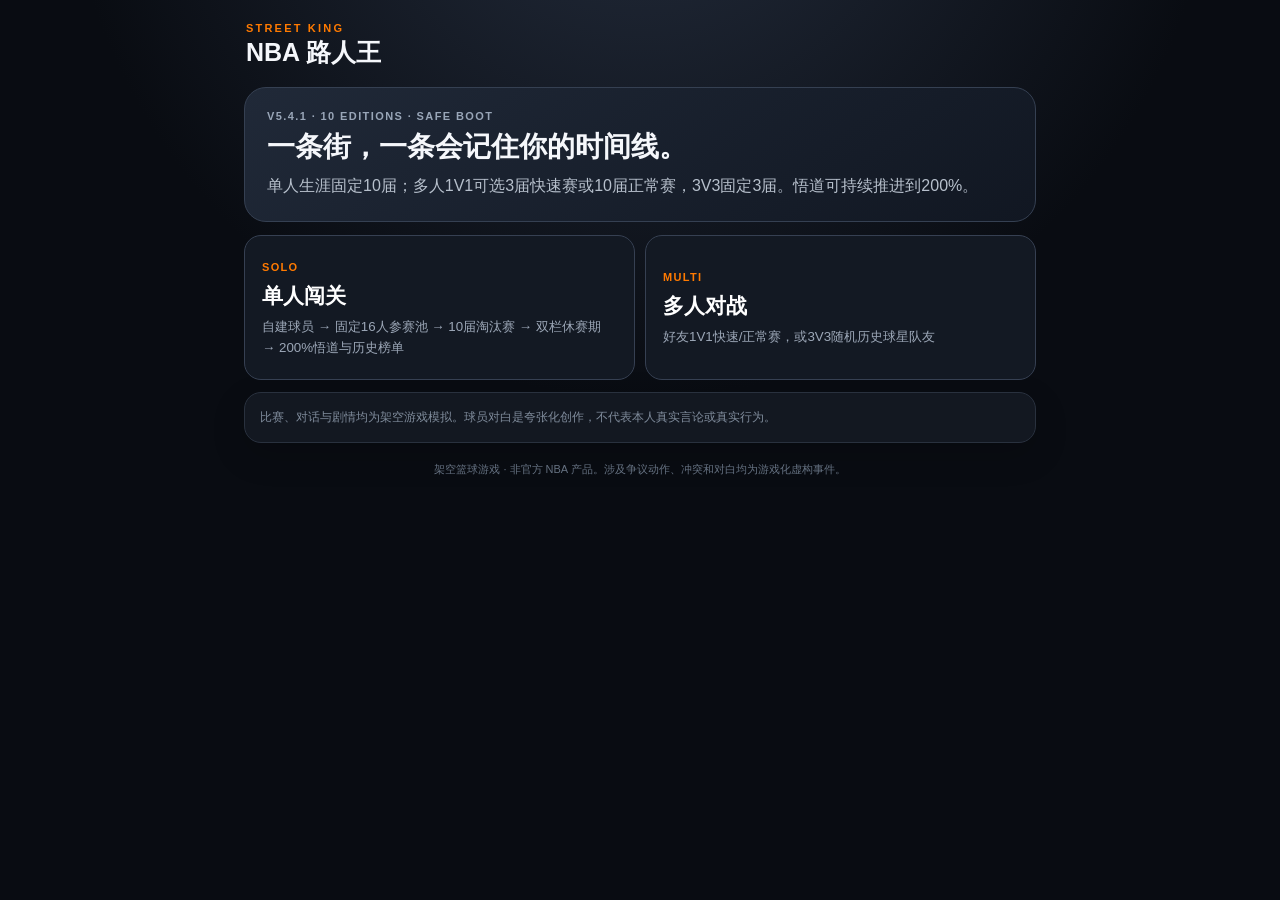
==== commit cb2aa8f8: "Use safe delayed V5.4.1 loader to preserve clickable UI" ====
--- a/index.html
+++ b/index.html
@@ -4,12 +4,12 @@
 <meta charset="UTF-8">
 <meta name="viewport" content="width=device-width,initial-scale=1,viewport-fit=cover">
 <meta name="theme-color" content="#090c12">
-<title>NBA 路人王 · Street King V5.4</title>
-<meta name="street-king-build" content="V5.4-20260819-1017">
-<link rel="stylesheet" href="v5.css?b=20260819-1017">
-<link rel="stylesheet" href="v52.css?b=20260819-1017">
-<link rel="stylesheet" href="v53.css?b=20260819-1017">
-<link rel="stylesheet" href="v54.css?b=20260819-1017">
+<title>NBA 路人王 · Street King V5.4.1</title>
+<meta name="street-king-build" content="V5.4.1-20260819-1029">
+<link rel="stylesheet" href="v5.css?b=20260819-1029">
+<link rel="stylesheet" href="v52.css?b=20260819-1029">
+<link rel="stylesheet" href="v53.css?b=20260819-1029">
+<link rel="stylesheet" href="v54.css?b=20260819-1029">
 </head>
 <body>
 <div class="app-shell">
@@ -18,7 +18,7 @@
     <button id="homeBtn" class="icon-btn hidden" aria-label="主菜单">⌂</button>
   </header>
   <main>
-    <section id="screen-menu" class="screen active"><div class="hero-card"><div class="hero-kicker">V5.4 · 10 EDITIONS · ONE FIXED FIELD</div><h2>一条街，一条会记住你的时间线。</h2><p>单人生涯固定10届；多人1V1可选3届快速赛或10届正常赛，3V3固定3届。悟道可持续推进到200%。</p></div><div id="continueBox" class="card hidden"></div><div class="menu-grid"><button class="menu-card" id="newSoloBtn"><span>SOLO</span><b>单人闯关</b><small>自建球员 → 固定16人参赛池 → 10届淘汰赛 → 双栏休赛期 → 200%悟道与历史榜单</small></button><button class="menu-card" id="newMultiBtn"><span>MULTI</span><b>多人对战</b><small>好友1V1快速/正常赛，或3V3随机历史球星队友</small></button></div><div class="card small-note">比赛、对话与剧情均为架空游戏模拟。球员对白是夸张化创作，不代表本人真实言论或真实行为。</div></section>
+    <section id="screen-menu" class="screen active"><div class="hero-card"><div class="hero-kicker">V5.4.1 · 10 EDITIONS · SAFE BOOT</div><h2>一条街，一条会记住你的时间线。</h2><p>单人生涯固定10届；多人1V1可选3届快速赛或10届正常赛，3V3固定3届。悟道可持续推进到200%。</p></div><div id="continueBox" class="card hidden"></div><div class="menu-grid"><button class="menu-card" id="newSoloBtn"><span>SOLO</span><b>单人闯关</b><small>自建球员 → 固定16人参赛池 → 10届淘汰赛 → 双栏休赛期 → 200%悟道与历史榜单</small></button><button class="menu-card" id="newMultiBtn"><span>MULTI</span><b>多人对战</b><small>好友1V1快速/正常赛，或3V3随机历史球星队友</small></button></div><div class="card small-note">比赛、对话与剧情均为架空游戏模拟。球员对白是夸张化创作，不代表本人真实言论或真实行为。</div></section>
     <section id="screen-build" class="screen"><div class="screen-title"><button class="back-btn" data-back>←</button><div><span>PLAYER BUILDER</span><h2>构建你的球员</h2></div></div><div class="card"><div class="identity-grid"><div><label>姓名</label><input id="pName" maxlength="20" placeholder="输入姓名" autocomplete="off"></div><div><label>球衣号码</label><input id="pNumber" type="number" min="0" max="99" placeholder="0-99"></div><div><label>位置</label><select id="pPos"><option>PG</option><option>SG</option><option>SF</option><option>PF</option><option>C</option></select></div><div><label>身高</label><select id="pHeight"></select></div><div><label>体重</label><select id="pWeight"></select></div><div><label>性格</label><select id="pPersonality"></select></div></div><div id="personalityText" class="info-strip"></div></div><div class="card budget-card"><div class="budget-head"><span>BUILD BUDGET</span><b id="budgetText">0 / 36</b></div><div class="budget-track"><i id="budgetFill"></i></div><p>11项可选能力，已删除组织；3V3中的传球阅读按位置与控球自动派生。</p></div><div id="skillBuilder" class="skill-list"></div><div id="buildPreview" class="card"></div><button id="lockBuildBtn" class="primary">锁定球员并生成本次参赛名单</button></section>
     <section id="screen-multi" class="screen"><div class="screen-title"><button class="back-btn" data-back>←</button><div><span>MULTIPLAYER</span><h2>导入朋友</h2></div></div><div class="card"><h3>你的球员</h3><div id="multiSelf"></div><button id="multiBuildBtn" class="secondary">创建 / 修改我的球员</button></div><div class="card"><h3>朋友角色码</h3><textarea id="friendCode" placeholder="粘贴 SK5-... 角色码"></textarea><button id="loadFriendBtn" class="secondary">读取朋友角色</button><div id="friendPreview"></div></div><div class="card"><h3>共同赛事码</h3><p class="muted">用于固定本次16人球员池和每年的抽签。双方使用相同赛事码与双方角色码时，初始世界一致。</p><input id="sharedSeed" maxlength="24" placeholder="例如 STREET-0721"><button id="randomSeedBtn" class="secondary">随机生成</button></div><button id="startMultiBtn" class="primary">锁定名单并开始</button></section>
     <section id="screen-field" class="screen"><div class="screen-title"><button class="back-btn" data-back>←</button><div><span>CAREER FIELD</span><h2>本次固定参赛名单</h2></div></div><div class="card highlight"><p>以下16人一旦确认，本次时间线不再变化。每一年只重新抽签，不重新抽参赛者。</p></div><div class="card"><div class="title-row"><h3>本次入选16人</h3><span id="fieldSeedLabel" class="pill"></span></div><div id="selectedField" class="roster-grid"></div></div><div class="card"><details><summary>查看完整候选球员池</summary><div id="candidatePool" class="candidate-list"></div></details></div><div id="playerCodeBox" class="card hidden"></div><button id="startCareerBtn" class="primary">进入18岁 · 第1届路人王</button></section>
@@ -29,5 +29,5 @@
   <footer>架空篮球游戏 · 非官方 NBA 产品。涉及争议动作、冲突和对白均为游戏化虚构事件。</footer>
 </div>
 <div id="toast" class="toast hidden"></div>
-<script src="data.js?b=20260819-1017"></script><script src="v5-data.js?b=20260819-1017"></script><script src="v5-core.js?b=20260819-1017"></script><script src="v5-game.js?b=20260819-1017"></script><script src="v5-career.js?b=20260819-1017"></script><script src="v5-ui.js?b=20260819-1017"></script><script src="v52-fix.js?b=20260819-1017"></script><script src="v53-1.js?b=20260819-1017"></script><script src="v53-2.js?b=20260819-1017"></script><script src="v53-3.js?b=20260819-1017"></script><script src="v53-4.js?b=20260819-1017"></script><script src="v54.js?b=20260819-1017"></script>
-</body></html>
+<script src="data.js?b=20260819-1029"></script><script src="v5-data.js?b=20260819-1029"></script><script src="v5-core.js?b=20260819-1029"></script><script src="v5-game.js?b=20260819-1029"></script><script src="v5-career.js?b=20260819-1029"></script><script src="v5-ui.js?b=20260819-1029"></script><script src="v52-fix.js?b=20260819-1029"></script><script src="v53-1.js?b=20260819-1029"></script><script src="v53-2.js?b=20260819-1029"></script><script src="v53-3.js?b=20260819-1029"></script><script src="v53-4.js?b=20260819-1029"></script><script src="v541-safe.js?b=20260819-1029"></script>
+</body></html>
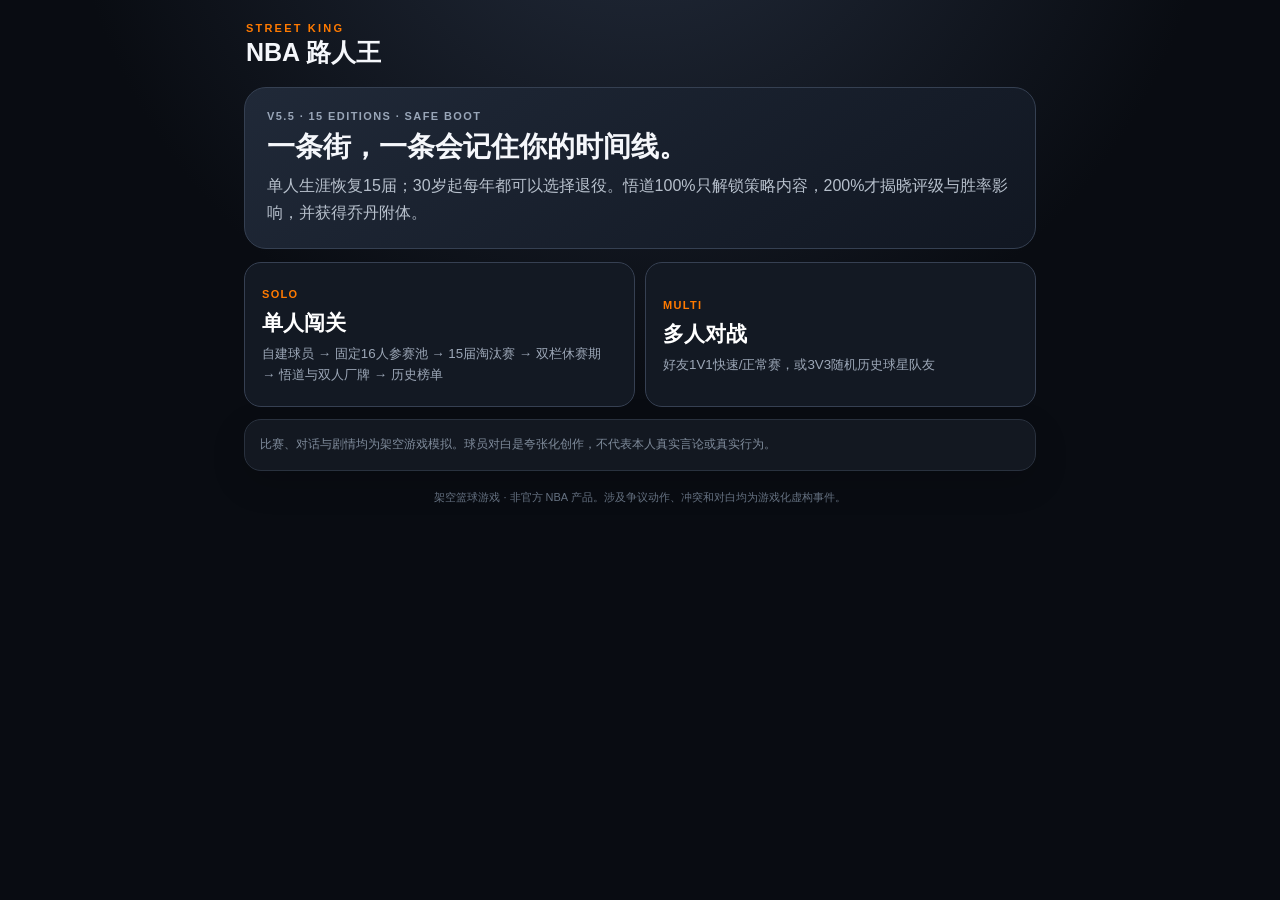
==== commit 0b6172c2: "Switch homepage to V5.5 safe boot" ====
--- a/index.html
+++ b/index.html
@@ -4,30 +4,92 @@
 <meta charset="UTF-8">
 <meta name="viewport" content="width=device-width,initial-scale=1,viewport-fit=cover">
 <meta name="theme-color" content="#090c12">
-<title>NBA 路人王 · Street King V5.4.1</title>
-<meta name="street-king-build" content="V5.4.1-20260819-1029">
-<link rel="stylesheet" href="v5.css?b=20260819-1029">
-<link rel="stylesheet" href="v52.css?b=20260819-1029">
-<link rel="stylesheet" href="v53.css?b=20260819-1029">
-<link rel="stylesheet" href="v54.css?b=20260819-1029">
+<title>NBA 路人王 · Street King V5.5</title>
+<meta name="street-king-build" content="V5.5-20260819-1048">
+<link rel="stylesheet" href="v5.css?b=20260819-1048">
+<link rel="stylesheet" href="v52.css?b=20260819-1048">
+<link rel="stylesheet" href="v53.css?b=20260819-1048">
+<link rel="stylesheet" href="v54.css?b=20260819-1048">
 </head>
 <body>
 <div class="app-shell">
-  <header class="topbar">
-    <div><div class="brand">STREET KING</div><h1>NBA 路人王</h1></div>
-    <button id="homeBtn" class="icon-btn hidden" aria-label="主菜单">⌂</button>
-  </header>
-  <main>
-    <section id="screen-menu" class="screen active"><div class="hero-card"><div class="hero-kicker">V5.4.1 · 10 EDITIONS · SAFE BOOT</div><h2>一条街，一条会记住你的时间线。</h2><p>单人生涯固定10届；多人1V1可选3届快速赛或10届正常赛，3V3固定3届。悟道可持续推进到200%。</p></div><div id="continueBox" class="card hidden"></div><div class="menu-grid"><button class="menu-card" id="newSoloBtn"><span>SOLO</span><b>单人闯关</b><small>自建球员 → 固定16人参赛池 → 10届淘汰赛 → 双栏休赛期 → 200%悟道与历史榜单</small></button><button class="menu-card" id="newMultiBtn"><span>MULTI</span><b>多人对战</b><small>好友1V1快速/正常赛，或3V3随机历史球星队友</small></button></div><div class="card small-note">比赛、对话与剧情均为架空游戏模拟。球员对白是夸张化创作，不代表本人真实言论或真实行为。</div></section>
-    <section id="screen-build" class="screen"><div class="screen-title"><button class="back-btn" data-back>←</button><div><span>PLAYER BUILDER</span><h2>构建你的球员</h2></div></div><div class="card"><div class="identity-grid"><div><label>姓名</label><input id="pName" maxlength="20" placeholder="输入姓名" autocomplete="off"></div><div><label>球衣号码</label><input id="pNumber" type="number" min="0" max="99" placeholder="0-99"></div><div><label>位置</label><select id="pPos"><option>PG</option><option>SG</option><option>SF</option><option>PF</option><option>C</option></select></div><div><label>身高</label><select id="pHeight"></select></div><div><label>体重</label><select id="pWeight"></select></div><div><label>性格</label><select id="pPersonality"></select></div></div><div id="personalityText" class="info-strip"></div></div><div class="card budget-card"><div class="budget-head"><span>BUILD BUDGET</span><b id="budgetText">0 / 36</b></div><div class="budget-track"><i id="budgetFill"></i></div><p>11项可选能力，已删除组织；3V3中的传球阅读按位置与控球自动派生。</p></div><div id="skillBuilder" class="skill-list"></div><div id="buildPreview" class="card"></div><button id="lockBuildBtn" class="primary">锁定球员并生成本次参赛名单</button></section>
-    <section id="screen-multi" class="screen"><div class="screen-title"><button class="back-btn" data-back>←</button><div><span>MULTIPLAYER</span><h2>导入朋友</h2></div></div><div class="card"><h3>你的球员</h3><div id="multiSelf"></div><button id="multiBuildBtn" class="secondary">创建 / 修改我的球员</button></div><div class="card"><h3>朋友角色码</h3><textarea id="friendCode" placeholder="粘贴 SK5-... 角色码"></textarea><button id="loadFriendBtn" class="secondary">读取朋友角色</button><div id="friendPreview"></div></div><div class="card"><h3>共同赛事码</h3><p class="muted">用于固定本次16人球员池和每年的抽签。双方使用相同赛事码与双方角色码时，初始世界一致。</p><input id="sharedSeed" maxlength="24" placeholder="例如 STREET-0721"><button id="randomSeedBtn" class="secondary">随机生成</button></div><button id="startMultiBtn" class="primary">锁定名单并开始</button></section>
-    <section id="screen-field" class="screen"><div class="screen-title"><button class="back-btn" data-back>←</button><div><span>CAREER FIELD</span><h2>本次固定参赛名单</h2></div></div><div class="card highlight"><p>以下16人一旦确认，本次时间线不再变化。每一年只重新抽签，不重新抽参赛者。</p></div><div class="card"><div class="title-row"><h3>本次入选16人</h3><span id="fieldSeedLabel" class="pill"></span></div><div id="selectedField" class="roster-grid"></div></div><div class="card"><details><summary>查看完整候选球员池</summary><div id="candidatePool" class="candidate-list"></div></details></div><div id="playerCodeBox" class="card hidden"></div><button id="startCareerBtn" class="primary">进入18岁 · 第1届路人王</button></section>
-    <section id="screen-career" class="screen"><div class="career-header"><div><span id="editionLabel" class="eyebrow"></span><h2 id="careerTitle"></h2><div id="careerRecord" class="muted"></div></div><div class="health-badge">身体 <b id="healthText">100</b></div></div><div class="card"><div class="title-row"><div><span class="eyebrow">TOURNAMENT</span><h3>本届签表</h3></div><span id="stageLabel" class="pill"></span></div><div class="bracket-scroll"><div id="bracket" class="bracket"></div></div><div id="bronzeInfo"></div></div><div id="storyCard" class="card"><span class="eyebrow">COURTSIDE STORY</span><h3 id="storyHeading"></h3><div id="storyBody" class="story"></div><div id="strategyBox" class="strategy-box hidden"></div><button id="startMatchBtn" class="primary">开始比赛</button></div><div id="liveCard" class="card hidden"><div class="live-head"><div><span class="eyebrow">LIVE</span><h3 id="liveMatchTitle"></h3></div><div class="live-score"><b id="scoreA">0</b><span>:</span><b id="scoreB">0</b></div></div><div class="court-wrap"><div class="court"><div class="half-circle"></div><div class="paint"></div><div class="rim"></div><div class="three-arc"></div><div id="dotA" class="player-dot dot-a"><span></span></div><div id="dotB" class="player-dot dot-b"><span></span></div><div id="ball" class="ball"></div></div></div><div class="speed-row"><span>观赛速度</span><button class="speed-btn active" data-speed="1">正常</button><button class="speed-btn" data-speed="3">3×</button><button id="skipLiveBtn" class="skip-btn">跳过动画</button></div><div id="liveLog" class="live-log"></div></div><div id="resultCard" class="card hidden"><div id="matchResult"></div><button id="continueBtn" class="primary">继续</button></div><div class="card"><div class="title-row"><h3>历年成绩</h3><span id="careerAgeRange" class="muted"></span></div><div id="historyList"></div></div></section>
-    <section id="screen-offseason" class="screen"><div class="screen-title"><div><span>OFFSEASON</span><h2 id="offseasonTitle"></h2></div></div><div class="card"><div class="title-row"><h3>当前能力</h3><span id="compText" class="pill"></span></div><div id="offseasonAttrs" class="attr-grid"></div><div id="templateCompare" class="template-compare"></div></div><div class="card insight-card"><div class="title-row"><div><span class="eyebrow">ENLIGHTENMENT</span><h3>悟道进度</h3></div><b id="insightPct">0 / 200%</b></div><div class="insight-track"><i id="insightFill"></i></div><div id="insightState" class="insight-state"></div><div id="mentorState" class="mentor-state"></div></div><div class="card"><h3>休赛期选择</h3><p class="muted">左栏能力/导师四选一，右栏悟道修炼四选一。两栏各选一次才进入下一年。</p><div id="offseasonChoices" class="choice-grid"></div></div><div id="retireChoiceBox" class="card hidden"></div></section>
-    <section id="screen-retire" class="screen"><div class="screen-title"><button id="retireHomeBtn" class="back-btn">⌂</button><div><span>LEGACY</span><h2>十届之后，街头留下了什么</h2></div></div><div id="legacySummary" class="card"></div><div class="card"><span class="eyebrow">ALL-TIME RANKING</span><h3>最终街头榜 · 点击胜率查看交手明细</h3><div id="leaderboard"></div></div><div class="card"><span class="eyebrow">CAREER STORY</span><h3>生涯解说</h3><div id="careerNarrative" class="story long-story"></div></div><button id="newCareerFromRetire" class="primary">新开一条时间线</button></section>
-  </main>
-  <footer>架空篮球游戏 · 非官方 NBA 产品。涉及争议动作、冲突和对白均为游戏化虚构事件。</footer>
+<header class="topbar"><div><div class="brand">STREET KING</div><h1>NBA 路人王</h1></div><button id="homeBtn" class="icon-btn hidden" aria-label="主菜单">⌂</button></header>
+<main>
+<section id="screen-menu" class="screen active">
+  <div class="hero-card"><div class="hero-kicker">V5.5 · 15 EDITIONS · SAFE BOOT</div><h2>一条街，一条会记住你的时间线。</h2><p>单人生涯固定15届；30岁起每年都可以选择退役。悟道100%只解锁策略内容，200%才揭晓评级与胜率影响，并获得乔丹附体。</p></div>
+  <div id="continueBox" class="card hidden"></div>
+  <div class="menu-grid">
+    <button class="menu-card" id="newSoloBtn"><span>SOLO</span><b>单人闯关</b><small>自建球员 → 固定16人参赛池 → 15届淘汰赛 → 双栏休赛期 → 悟道与双人厂牌 → 历史榜单</small></button>
+    <button class="menu-card" id="newMultiBtn"><span>MULTI</span><b>多人对战</b><small>好友1V1快速/正常赛，或3V3随机历史球星队友</small></button>
+  </div>
+  <div class="card small-note">比赛、对话与剧情均为架空游戏模拟。球员对白是夸张化创作，不代表本人真实言论或真实行为。</div>
+</section>
+<section id="screen-build" class="screen">
+  <div class="screen-title"><button class="back-btn" data-back>←</button><div><span>PLAYER BUILDER</span><h2>构建你的球员</h2></div></div>
+  <div class="card"><div class="identity-grid">
+    <div><label>姓名</label><input id="pName" maxlength="20" placeholder="输入姓名" autocomplete="off"></div>
+    <div><label>球衣号码</label><input id="pNumber" type="number" min="0" max="99" placeholder="0-99"></div>
+    <div><label>位置</label><select id="pPos"><option>PG</option><option>SG</option><option>SF</option><option>PF</option><option>C</option></select></div>
+    <div><label>身高</label><select id="pHeight"></select></div>
+    <div><label>体重</label><select id="pWeight"></select></div>
+    <div><label>性格</label><select id="pPersonality"></select></div>
+  </div><div id="personalityText" class="info-strip"></div></div>
+  <div class="card budget-card"><div class="budget-head"><span>BUILD BUDGET</span><b id="budgetText">0 / 36</b></div><div class="budget-track"><i id="budgetFill"></i></div><p>11项可选能力，已删除组织；3V3中的传球阅读按位置与控球自动派生。</p></div>
+  <div id="skillBuilder" class="skill-list"></div><div id="buildPreview" class="card"></div>
+  <button id="lockBuildBtn" class="primary">锁定球员并生成本次参赛名单</button>
+</section>
+<section id="screen-multi" class="screen">
+  <div class="screen-title"><button class="back-btn" data-back>←</button><div><span>MULTIPLAYER</span><h2>导入朋友</h2></div></div>
+  <div class="card"><h3>你的球员</h3><div id="multiSelf"></div><button id="multiBuildBtn" class="secondary">创建 / 修改我的球员</button></div>
+  <div class="card"><h3>朋友角色码</h3><textarea id="friendCode" placeholder="粘贴 SK5-... 角色码"></textarea><button id="loadFriendBtn" class="secondary">读取朋友角色</button><div id="friendPreview"></div></div>
+  <div class="card"><h3>共同赛事码</h3><p class="muted">用于固定本次16人球员池和每年的抽签。双方使用相同赛事码与双方角色码时，初始世界一致。</p><input id="sharedSeed" maxlength="24" placeholder="例如 STREET-0721"><button id="randomSeedBtn" class="secondary">随机生成</button></div>
+  <button id="startMultiBtn" class="primary">锁定名单并开始</button>
+</section>
+<section id="screen-field" class="screen">
+  <div class="screen-title"><button class="back-btn" data-back>←</button><div><span>CAREER FIELD</span><h2>本次固定参赛名单</h2></div></div>
+  <div class="card highlight"><p>以下16人一旦确认，本次时间线不再变化。每一年只重新抽签，不重新抽参赛者。</p></div>
+  <div class="card"><div class="title-row"><h3>本次入选16人</h3><span id="fieldSeedLabel" class="pill"></span></div><div id="selectedField" class="roster-grid"></div></div>
+  <div class="card"><details><summary>查看完整候选球员池</summary><div id="candidatePool" class="candidate-list"></div></details></div>
+  <div id="playerCodeBox" class="card hidden"></div>
+  <button id="startCareerBtn" class="primary">进入18岁 · 第1届路人王</button>
+</section>
+<section id="screen-career" class="screen">
+  <div class="career-header"><div><span id="editionLabel" class="eyebrow"></span><h2 id="careerTitle"></h2><div id="careerRecord" class="muted"></div></div><div class="health-badge">身体 <b id="healthText">100</b></div></div>
+  <div class="card"><div class="title-row"><div><span class="eyebrow">TOURNAMENT</span><h3>本届签表</h3></div><span id="stageLabel" class="pill"></span></div><div class="bracket-scroll"><div id="bracket" class="bracket"></div></div><div id="bronzeInfo"></div></div>
+  <div id="storyCard" class="card"><span class="eyebrow">COURTSIDE STORY</span><h3 id="storyHeading"></h3><div id="storyBody" class="story"></div><div id="strategyBox" class="strategy-box hidden"></div><button id="startMatchBtn" class="primary">开始比赛</button></div>
+  <div id="liveCard" class="card hidden"><div class="live-head"><div><span class="eyebrow">LIVE</span><h3 id="liveMatchTitle"></h3></div><div class="live-score"><b id="scoreA">0</b><span>:</span><b id="scoreB">0</b></div></div><div class="court-wrap"><div class="court"><div class="half-circle"></div><div class="paint"></div><div class="rim"></div><div class="three-arc"></div><div id="dotA" class="player-dot dot-a"><span></span></div><div id="dotB" class="player-dot dot-b"><span></span></div><div id="ball" class="ball"></div></div></div><div class="speed-row"><span>观赛速度</span><button class="speed-btn active" data-speed="1">正常</button><button class="speed-btn" data-speed="3">3×</button><button id="skipLiveBtn" class="skip-btn">跳过动画</button></div><div id="liveLog" class="live-log"></div></div>
+  <div id="resultCard" class="card hidden"><div id="matchResult"></div><button id="continueBtn" class="primary">继续</button></div>
+  <div class="card"><div class="title-row"><h3>历年成绩</h3><span id="careerAgeRange" class="muted"></span></div><div id="historyList"></div></div>
+</section>
+<section id="screen-offseason" class="screen">
+  <div class="screen-title"><div><span>OFFSEASON</span><h2 id="offseasonTitle"></h2></div></div>
+  <div class="card"><div class="title-row"><h3>当前能力</h3><span id="compText" class="pill"></span></div><div id="offseasonAttrs" class="attr-grid"></div><div id="templateCompare" class="template-compare"></div></div>
+  <div class="card insight-card"><div class="title-row"><div><span class="eyebrow">ENLIGHTENMENT</span><h3>悟道进度</h3></div><b id="insightPct">0 / 200%</b></div><div class="insight-track"><i id="insightFill"></i></div><div id="insightState" class="insight-state"></div><div id="mentorState" class="mentor-state"></div></div>
+  <div class="card"><h3>休赛期选择</h3><p class="muted">左栏能力/导师四选一，右栏悟道修炼四选一。两栏各选一次才进入下一年。</p><div id="offseasonChoices" class="choice-grid"></div></div>
+  <div id="retireChoiceBox" class="card hidden"></div>
+</section>
+<section id="screen-retire" class="screen">
+  <div class="screen-title"><button id="retireHomeBtn" class="back-btn">⌂</button><div><span>LEGACY</span><h2>十五届之后，街头留下了什么</h2></div></div>
+  <div id="legacySummary" class="card"></div>
+  <div class="card"><span class="eyebrow">ALL-TIME RANKING</span><h3>最终街头榜 · 点击胜率查看交手明细</h3><div id="leaderboard"></div></div>
+  <div class="card"><span class="eyebrow">CAREER STORY</span><h3>生涯解说</h3><div id="careerNarrative" class="story long-story"></div></div>
+  <button id="newCareerFromRetire" class="primary">新开一条时间线</button>
+</section>
+</main>
+<footer>架空篮球游戏 · 非官方 NBA 产品。涉及争议动作、冲突和对白均为游戏化虚构事件。</footer>
 </div>
 <div id="toast" class="toast hidden"></div>
-<script src="data.js?b=20260819-1029"></script><script src="v5-data.js?b=20260819-1029"></script><script src="v5-core.js?b=20260819-1029"></script><script src="v5-game.js?b=20260819-1029"></script><script src="v5-career.js?b=20260819-1029"></script><script src="v5-ui.js?b=20260819-1029"></script><script src="v52-fix.js?b=20260819-1029"></script><script src="v53-1.js?b=20260819-1029"></script><script src="v53-2.js?b=20260819-1029"></script><script src="v53-3.js?b=20260819-1029"></script><script src="v53-4.js?b=20260819-1029"></script><script src="v541-safe.js?b=20260819-1029"></script>
-</body></html>+<script src="data.js?b=20260819-1048"></script>
+<script src="v5-data.js?b=20260819-1048"></script>
+<script src="v5-core.js?b=20260819-1048"></script>
+<script src="v5-game.js?b=20260819-1048"></script>
+<script src="v5-career.js?b=20260819-1048"></script>
+<script src="v5-ui.js?b=20260819-1048"></script>
+<script src="v52-fix.js?b=20260819-1048"></script>
+<script src="v53-1.js?b=20260819-1048"></script>
+<script src="v53-2.js?b=20260819-1048"></script>
+<script src="v53-3.js?b=20260819-1048"></script>
+<script src="v53-4.js?b=20260819-1048"></script>
+<script src="v551-safe.js?b=20260819-1048"></script>
+</body>
+</html>
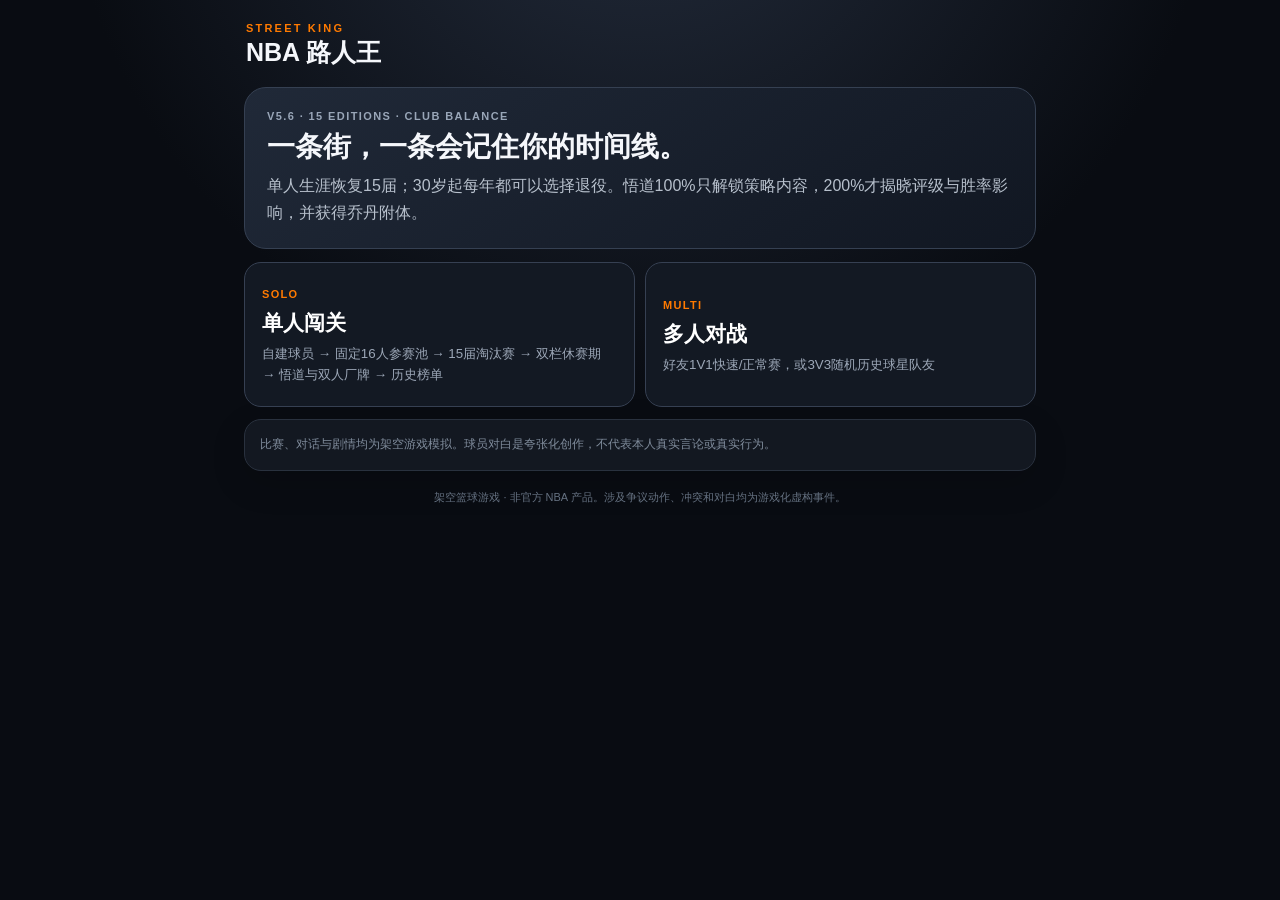
==== commit f25ab98e: "Update entry screen for V5.6 club scoring" ====
--- a/index.html
+++ b/index.html
@@ -4,19 +4,19 @@
 <meta charset="UTF-8">
 <meta name="viewport" content="width=device-width,initial-scale=1,viewport-fit=cover">
 <meta name="theme-color" content="#090c12">
-<title>NBA 路人王 · Street King V5.5</title>
-<meta name="street-king-build" content="V5.5-20260819-1048">
-<link rel="stylesheet" href="v5.css?b=20260819-1048">
-<link rel="stylesheet" href="v52.css?b=20260819-1048">
-<link rel="stylesheet" href="v53.css?b=20260819-1048">
-<link rel="stylesheet" href="v54.css?b=20260819-1048">
+<title>NBA 路人王 · Street King V5.6</title>
+<meta name="street-king-build" content="V5.6-20260819-1118">
+<link rel="stylesheet" href="v5.css?b=20260819-1118">
+<link rel="stylesheet" href="v52.css?b=20260819-1118">
+<link rel="stylesheet" href="v53.css?b=20260819-1118">
+<link rel="stylesheet" href="v54.css?b=20260819-1118">
 </head>
 <body>
 <div class="app-shell">
 <header class="topbar"><div><div class="brand">STREET KING</div><h1>NBA 路人王</h1></div><button id="homeBtn" class="icon-btn hidden" aria-label="主菜单">⌂</button></header>
 <main>
 <section id="screen-menu" class="screen active">
-  <div class="hero-card"><div class="hero-kicker">V5.5 · 15 EDITIONS · SAFE BOOT</div><h2>一条街，一条会记住你的时间线。</h2><p>单人生涯固定15届；30岁起每年都可以选择退役。悟道100%只解锁策略内容，200%才揭晓评级与胜率影响，并获得乔丹附体。</p></div>
+  <div class="hero-card"><div class="hero-kicker">V5.6 · 15 EDITIONS · CLUB BALANCE</div><h2>一条街，一条会记住你的时间线。</h2><p>单人生涯固定15届；30岁起每年都可以选择退役。悟道100%只解锁策略内容，200%才揭晓评级与胜率影响，并获得乔丹附体。</p></div>
   <div id="continueBox" class="card hidden"></div>
   <div class="menu-grid">
     <button class="menu-card" id="newSoloBtn"><span>SOLO</span><b>单人闯关</b><small>自建球员 → 固定16人参赛池 → 15届淘汰赛 → 双栏休赛期 → 悟道与双人厂牌 → 历史榜单</small></button>
@@ -24,6 +24,7 @@
   </div>
   <div class="card small-note">比赛、对话与剧情均为架空游戏模拟。球员对白是夸张化创作，不代表本人真实言论或真实行为。</div>
 </section>
+
 <section id="screen-build" class="screen">
   <div class="screen-title"><button class="back-btn" data-back>←</button><div><span>PLAYER BUILDER</span><h2>构建你的球员</h2></div></div>
   <div class="card"><div class="identity-grid">
@@ -38,6 +39,7 @@
   <div id="skillBuilder" class="skill-list"></div><div id="buildPreview" class="card"></div>
   <button id="lockBuildBtn" class="primary">锁定球员并生成本次参赛名单</button>
 </section>
+
 <section id="screen-multi" class="screen">
   <div class="screen-title"><button class="back-btn" data-back>←</button><div><span>MULTIPLAYER</span><h2>导入朋友</h2></div></div>
   <div class="card"><h3>你的球员</h3><div id="multiSelf"></div><button id="multiBuildBtn" class="secondary">创建 / 修改我的球员</button></div>
@@ -45,22 +47,36 @@
   <div class="card"><h3>共同赛事码</h3><p class="muted">用于固定本次16人球员池和每年的抽签。双方使用相同赛事码与双方角色码时，初始世界一致。</p><input id="sharedSeed" maxlength="24" placeholder="例如 STREET-0721"><button id="randomSeedBtn" class="secondary">随机生成</button></div>
   <button id="startMultiBtn" class="primary">锁定名单并开始</button>
 </section>
+
 <section id="screen-field" class="screen">
   <div class="screen-title"><button class="back-btn" data-back>←</button><div><span>CAREER FIELD</span><h2>本次固定参赛名单</h2></div></div>
   <div class="card highlight"><p>以下16人一旦确认，本次时间线不再变化。每一年只重新抽签，不重新抽参赛者。</p></div>
+  <div class="card">
+    <span class="eyebrow">SCORING RULES</span><h3>历史榜积分与双人厂牌加分</h3>
+    <p><b>单人成绩积分：</b>冠军 10 分，亚军 6 分，季军 3 分；未进前三不获得名次积分。最终历史榜以这些基础积分为主，并结合胜负、胜率与少量厂牌分排序。</p>
+    <p><b>双人厂牌：</b>每名球员一生最多只有一名搭档。厂牌成立后的下一届开始，如果你的搭档拿到名次积分，你会额外获得他该届基础积分的 <b>1/3</b>；你自己的名次积分不会再重复计算。</p>
+    <p class="muted">例：A夺冠10分、B未进前三，则A仍是10分，B获得3.33厂牌分；若A冠军、B亚军，则A获得自己的10分 + B的2.00厂牌分，B获得自己的6分 + A的3.33厂牌分。电脑厂牌同样必须靠真实交手把对手打服后才可能成立，整条时间线最多出现3组电脑厂牌。</p>
+  </div>
   <div class="card"><div class="title-row"><h3>本次入选16人</h3><span id="fieldSeedLabel" class="pill"></span></div><div id="selectedField" class="roster-grid"></div></div>
   <div class="card"><details><summary>查看完整候选球员池</summary><div id="candidatePool" class="candidate-list"></div></details></div>
   <div id="playerCodeBox" class="card hidden"></div>
   <button id="startCareerBtn" class="primary">进入18岁 · 第1届路人王</button>
 </section>
+
 <section id="screen-career" class="screen">
   <div class="career-header"><div><span id="editionLabel" class="eyebrow"></span><h2 id="careerTitle"></h2><div id="careerRecord" class="muted"></div></div><div class="health-badge">身体 <b id="healthText">100</b></div></div>
   <div class="card"><div class="title-row"><div><span class="eyebrow">TOURNAMENT</span><h3>本届签表</h3></div><span id="stageLabel" class="pill"></span></div><div class="bracket-scroll"><div id="bracket" class="bracket"></div></div><div id="bronzeInfo"></div></div>
   <div id="storyCard" class="card"><span class="eyebrow">COURTSIDE STORY</span><h3 id="storyHeading"></h3><div id="storyBody" class="story"></div><div id="strategyBox" class="strategy-box hidden"></div><button id="startMatchBtn" class="primary">开始比赛</button></div>
-  <div id="liveCard" class="card hidden"><div class="live-head"><div><span class="eyebrow">LIVE</span><h3 id="liveMatchTitle"></h3></div><div class="live-score"><b id="scoreA">0</b><span>:</span><b id="scoreB">0</b></div></div><div class="court-wrap"><div class="court"><div class="half-circle"></div><div class="paint"></div><div class="rim"></div><div class="three-arc"></div><div id="dotA" class="player-dot dot-a"><span></span></div><div id="dotB" class="player-dot dot-b"><span></span></div><div id="ball" class="ball"></div></div></div><div class="speed-row"><span>观赛速度</span><button class="speed-btn active" data-speed="1">正常</button><button class="speed-btn" data-speed="3">3×</button><button id="skipLiveBtn" class="skip-btn">跳过动画</button></div><div id="liveLog" class="live-log"></div></div>
+  <div id="liveCard" class="card hidden">
+    <div class="live-head"><div><span class="eyebrow">LIVE</span><h3 id="liveMatchTitle"></h3></div><div class="live-score"><b id="scoreA">0</b><span>:</span><b id="scoreB">0</b></div></div>
+    <div class="court-wrap"><div class="court"><div class="half-circle"></div><div class="paint"></div><div class="rim"></div><div class="three-arc"></div><div id="dotA" class="player-dot dot-a"><span></span></div><div id="dotB" class="player-dot dot-b"><span></span></div><div id="ball" class="ball"></div></div></div>
+    <div class="speed-row"><span>观赛速度</span><button class="speed-btn active" data-speed="1">正常</button><button class="speed-btn" data-speed="3">3×</button><button id="skipLiveBtn" class="skip-btn">跳过动画</button></div>
+    <div id="liveLog" class="live-log"></div>
+  </div>
   <div id="resultCard" class="card hidden"><div id="matchResult"></div><button id="continueBtn" class="primary">继续</button></div>
   <div class="card"><div class="title-row"><h3>历年成绩</h3><span id="careerAgeRange" class="muted"></span></div><div id="historyList"></div></div>
 </section>
+
 <section id="screen-offseason" class="screen">
   <div class="screen-title"><div><span>OFFSEASON</span><h2 id="offseasonTitle"></h2></div></div>
   <div class="card"><div class="title-row"><h3>当前能力</h3><span id="compText" class="pill"></span></div><div id="offseasonAttrs" class="attr-grid"></div><div id="templateCompare" class="template-compare"></div></div>
@@ -68,6 +84,7 @@
   <div class="card"><h3>休赛期选择</h3><p class="muted">左栏能力/导师四选一，右栏悟道修炼四选一。两栏各选一次才进入下一年。</p><div id="offseasonChoices" class="choice-grid"></div></div>
   <div id="retireChoiceBox" class="card hidden"></div>
 </section>
+
 <section id="screen-retire" class="screen">
   <div class="screen-title"><button id="retireHomeBtn" class="back-btn">⌂</button><div><span>LEGACY</span><h2>十五届之后，街头留下了什么</h2></div></div>
   <div id="legacySummary" class="card"></div>
@@ -79,17 +96,17 @@
 <footer>架空篮球游戏 · 非官方 NBA 产品。涉及争议动作、冲突和对白均为游戏化虚构事件。</footer>
 </div>
 <div id="toast" class="toast hidden"></div>
-<script src="data.js?b=20260819-1048"></script>
-<script src="v5-data.js?b=20260819-1048"></script>
-<script src="v5-core.js?b=20260819-1048"></script>
-<script src="v5-game.js?b=20260819-1048"></script>
-<script src="v5-career.js?b=20260819-1048"></script>
-<script src="v5-ui.js?b=20260819-1048"></script>
-<script src="v52-fix.js?b=20260819-1048"></script>
-<script src="v53-1.js?b=20260819-1048"></script>
-<script src="v53-2.js?b=20260819-1048"></script>
-<script src="v53-3.js?b=20260819-1048"></script>
-<script src="v53-4.js?b=20260819-1048"></script>
-<script src="v551-safe.js?b=20260819-1048"></script>
+<script src="data.js?b=20260819-1118"></script>
+<script src="v5-data.js?b=20260819-1118"></script>
+<script src="v5-core.js?b=20260819-1118"></script>
+<script src="v5-game.js?b=20260819-1118"></script>
+<script src="v5-career.js?b=20260819-1118"></script>
+<script src="v5-ui.js?b=20260819-1118"></script>
+<script src="v52-fix.js?b=20260819-1118"></script>
+<script src="v53-1.js?b=20260819-1118"></script>
+<script src="v53-2.js?b=20260819-1118"></script>
+<script src="v53-3.js?b=20260819-1118"></script>
+<script src="v53-4.js?b=20260819-1118"></script>
+<script src="v561-safe.js?b=20260819-1118"></script>
 </body>
 </html>
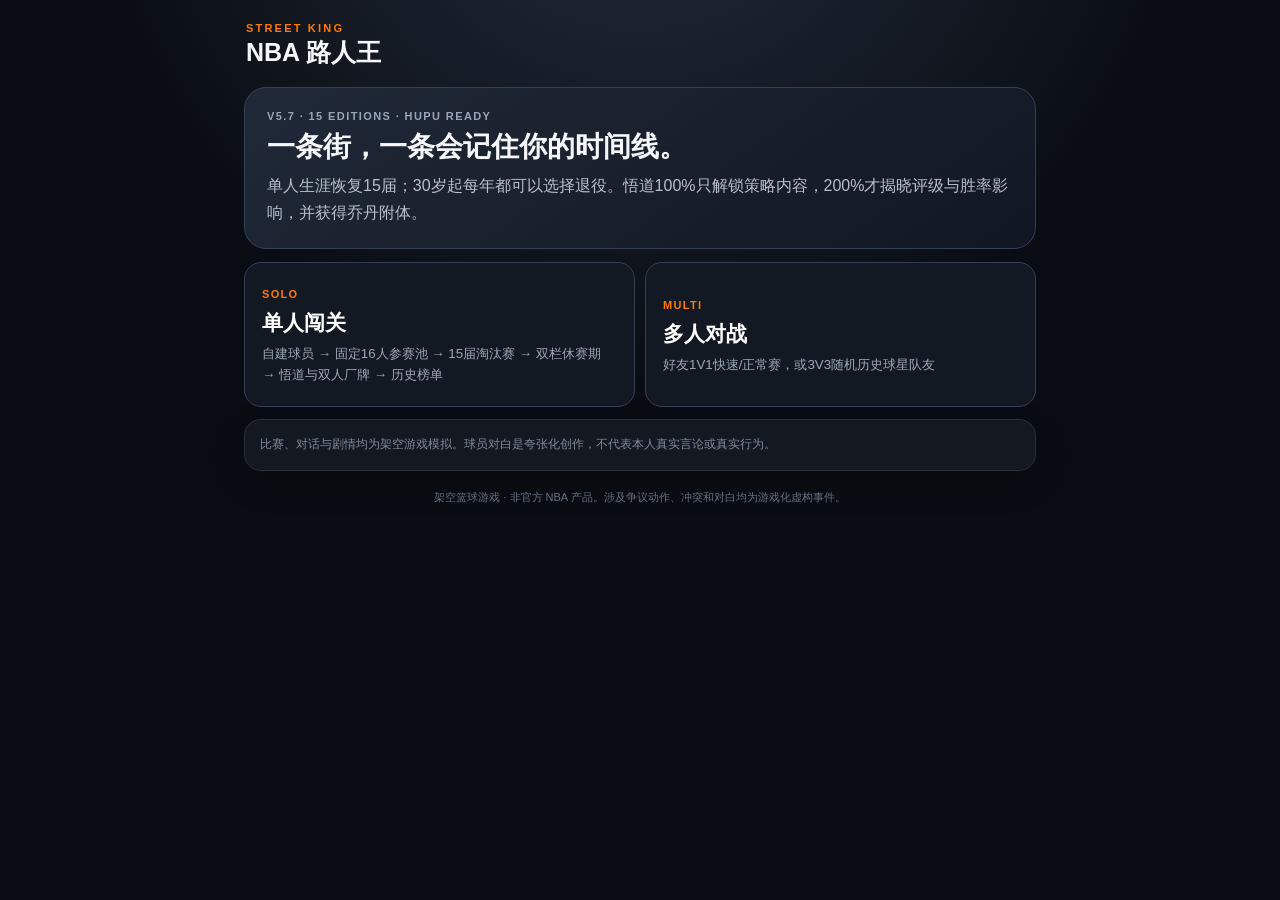
==== commit c4da5b43: "Switch main entry to V5.7 Hupu-ready safe boot" ====
--- a/index.html
+++ b/index.html
@@ -2,21 +2,24 @@
 <html lang="zh-CN">
 <head>
 <meta charset="UTF-8">
-<meta name="viewport" content="width=device-width,initial-scale=1,viewport-fit=cover">
+<meta name="viewport" content="width=device-width,initial-scale=1,viewport-fit=cover,user-scalable=no">
 <meta name="theme-color" content="#090c12">
-<title>NBA 路人王 · Street King V5.6</title>
-<meta name="street-king-build" content="V5.6-20260819-1118">
-<link rel="stylesheet" href="v5.css?b=20260819-1118">
-<link rel="stylesheet" href="v52.css?b=20260819-1118">
-<link rel="stylesheet" href="v53.css?b=20260819-1118">
-<link rel="stylesheet" href="v54.css?b=20260819-1118">
+<meta name="format-detection" content="telephone=no,email=no,address=no">
+<meta name="apple-mobile-web-app-capable" content="yes">
+<meta name="mobile-web-app-capable" content="yes">
+<title>NBA 路人王 · Street King V5.7</title>
+<meta name="street-king-build" content="V5.7-20260819-1135">
+<link rel="stylesheet" href="v5.css?b=20260819-1135">
+<link rel="stylesheet" href="v52.css?b=20260819-1135">
+<link rel="stylesheet" href="v53.css?b=20260819-1135">
+<link rel="stylesheet" href="v54.css?b=20260819-1135">
 </head>
 <body>
 <div class="app-shell">
 <header class="topbar"><div><div class="brand">STREET KING</div><h1>NBA 路人王</h1></div><button id="homeBtn" class="icon-btn hidden" aria-label="主菜单">⌂</button></header>
 <main>
 <section id="screen-menu" class="screen active">
-  <div class="hero-card"><div class="hero-kicker">V5.6 · 15 EDITIONS · CLUB BALANCE</div><h2>一条街，一条会记住你的时间线。</h2><p>单人生涯固定15届；30岁起每年都可以选择退役。悟道100%只解锁策略内容，200%才揭晓评级与胜率影响，并获得乔丹附体。</p></div>
+  <div class="hero-card"><div class="hero-kicker">V5.7 · 15 EDITIONS · HUPU READY</div><h2>一条街，一条会记住你的时间线。</h2><p>单人生涯固定15届；30岁起每年都可以选择退役。悟道100%只解锁策略内容，200%才揭晓评级与胜率影响，并获得一次可由玩家自行决定是否使用的特殊能力。</p></div>
   <div id="continueBox" class="card hidden"></div>
   <div class="menu-grid">
     <button class="menu-card" id="newSoloBtn"><span>SOLO</span><b>单人闯关</b><small>自建球员 → 固定16人参赛池 → 15届淘汰赛 → 双栏休赛期 → 悟道与双人厂牌 → 历史榜单</small></button>
@@ -24,7 +27,6 @@
   </div>
   <div class="card small-note">比赛、对话与剧情均为架空游戏模拟。球员对白是夸张化创作，不代表本人真实言论或真实行为。</div>
 </section>
-
 <section id="screen-build" class="screen">
   <div class="screen-title"><button class="back-btn" data-back>←</button><div><span>PLAYER BUILDER</span><h2>构建你的球员</h2></div></div>
   <div class="card"><div class="identity-grid">
@@ -39,7 +41,6 @@
   <div id="skillBuilder" class="skill-list"></div><div id="buildPreview" class="card"></div>
   <button id="lockBuildBtn" class="primary">锁定球员并生成本次参赛名单</button>
 </section>
-
 <section id="screen-multi" class="screen">
   <div class="screen-title"><button class="back-btn" data-back>←</button><div><span>MULTIPLAYER</span><h2>导入朋友</h2></div></div>
   <div class="card"><h3>你的球员</h3><div id="multiSelf"></div><button id="multiBuildBtn" class="secondary">创建 / 修改我的球员</button></div>
@@ -47,13 +48,12 @@
   <div class="card"><h3>共同赛事码</h3><p class="muted">用于固定本次16人球员池和每年的抽签。双方使用相同赛事码与双方角色码时，初始世界一致。</p><input id="sharedSeed" maxlength="24" placeholder="例如 STREET-0721"><button id="randomSeedBtn" class="secondary">随机生成</button></div>
   <button id="startMultiBtn" class="primary">锁定名单并开始</button>
 </section>
-
 <section id="screen-field" class="screen">
   <div class="screen-title"><button class="back-btn" data-back>←</button><div><span>CAREER FIELD</span><h2>本次固定参赛名单</h2></div></div>
   <div class="card highlight"><p>以下16人一旦确认，本次时间线不再变化。每一年只重新抽签，不重新抽参赛者。</p></div>
   <div class="card">
     <span class="eyebrow">SCORING RULES</span><h3>历史榜积分与双人厂牌加分</h3>
-    <p><b>单人成绩积分：</b>冠军 10 分，亚军 6 分，季军 3 分；未进前三不获得名次积分。最终历史榜以这些基础积分为主，并结合胜负、胜率与少量厂牌分排序。</p>
+    <p><b>单人成绩积分：</b>冠军 10 分，亚军 6 分，季军 3 分；未进前三不获得名次积分。最终历史榜以这些基础积分为主，并结合胜负、胜率与厂牌分排序。</p>
     <p><b>双人厂牌：</b>每名球员一生最多只有一名搭档。厂牌成立后的下一届开始，如果你的搭档拿到名次积分，你会额外获得他该届基础积分的 <b>1/3</b>；你自己的名次积分不会再重复计算。</p>
     <p class="muted">例：A夺冠10分、B未进前三，则A仍是10分，B获得3.33厂牌分；若A冠军、B亚军，则A获得自己的10分 + B的2.00厂牌分，B获得自己的6分 + A的3.33厂牌分。电脑厂牌同样必须靠真实交手把对手打服后才可能成立，整条时间线最多出现3组电脑厂牌。</p>
   </div>
@@ -62,21 +62,14 @@
   <div id="playerCodeBox" class="card hidden"></div>
   <button id="startCareerBtn" class="primary">进入18岁 · 第1届路人王</button>
 </section>
-
 <section id="screen-career" class="screen">
   <div class="career-header"><div><span id="editionLabel" class="eyebrow"></span><h2 id="careerTitle"></h2><div id="careerRecord" class="muted"></div></div><div class="health-badge">身体 <b id="healthText">100</b></div></div>
   <div class="card"><div class="title-row"><div><span class="eyebrow">TOURNAMENT</span><h3>本届签表</h3></div><span id="stageLabel" class="pill"></span></div><div class="bracket-scroll"><div id="bracket" class="bracket"></div></div><div id="bronzeInfo"></div></div>
   <div id="storyCard" class="card"><span class="eyebrow">COURTSIDE STORY</span><h3 id="storyHeading"></h3><div id="storyBody" class="story"></div><div id="strategyBox" class="strategy-box hidden"></div><button id="startMatchBtn" class="primary">开始比赛</button></div>
-  <div id="liveCard" class="card hidden">
-    <div class="live-head"><div><span class="eyebrow">LIVE</span><h3 id="liveMatchTitle"></h3></div><div class="live-score"><b id="scoreA">0</b><span>:</span><b id="scoreB">0</b></div></div>
-    <div class="court-wrap"><div class="court"><div class="half-circle"></div><div class="paint"></div><div class="rim"></div><div class="three-arc"></div><div id="dotA" class="player-dot dot-a"><span></span></div><div id="dotB" class="player-dot dot-b"><span></span></div><div id="ball" class="ball"></div></div></div>
-    <div class="speed-row"><span>观赛速度</span><button class="speed-btn active" data-speed="1">正常</button><button class="speed-btn" data-speed="3">3×</button><button id="skipLiveBtn" class="skip-btn">跳过动画</button></div>
-    <div id="liveLog" class="live-log"></div>
-  </div>
+  <div id="liveCard" class="card hidden"><div class="live-head"><div><span class="eyebrow">LIVE</span><h3 id="liveMatchTitle"></h3></div><div class="live-score"><b id="scoreA">0</b><span>:</span><b id="scoreB">0</b></div></div><div class="court-wrap"><div class="court"><div class="half-circle"></div><div class="paint"></div><div class="rim"></div><div class="three-arc"></div><div id="dotA" class="player-dot dot-a"><span></span></div><div id="dotB" class="player-dot dot-b"><span></span></div><div id="ball" class="ball"></div></div></div><div class="speed-row"><span>观赛速度</span><button class="speed-btn active" data-speed="1">正常</button><button class="speed-btn" data-speed="3">3×</button><button id="skipLiveBtn" class="skip-btn">跳过动画</button></div><div id="liveLog" class="live-log"></div></div>
   <div id="resultCard" class="card hidden"><div id="matchResult"></div><button id="continueBtn" class="primary">继续</button></div>
   <div class="card"><div class="title-row"><h3>历年成绩</h3><span id="careerAgeRange" class="muted"></span></div><div id="historyList"></div></div>
 </section>
-
 <section id="screen-offseason" class="screen">
   <div class="screen-title"><div><span>OFFSEASON</span><h2 id="offseasonTitle"></h2></div></div>
   <div class="card"><div class="title-row"><h3>当前能力</h3><span id="compText" class="pill"></span></div><div id="offseasonAttrs" class="attr-grid"></div><div id="templateCompare" class="template-compare"></div></div>
@@ -84,7 +77,6 @@
   <div class="card"><h3>休赛期选择</h3><p class="muted">左栏能力/导师四选一，右栏悟道修炼四选一。两栏各选一次才进入下一年。</p><div id="offseasonChoices" class="choice-grid"></div></div>
   <div id="retireChoiceBox" class="card hidden"></div>
 </section>
-
 <section id="screen-retire" class="screen">
   <div class="screen-title"><button id="retireHomeBtn" class="back-btn">⌂</button><div><span>LEGACY</span><h2>十五届之后，街头留下了什么</h2></div></div>
   <div id="legacySummary" class="card"></div>
@@ -96,17 +88,18 @@
 <footer>架空篮球游戏 · 非官方 NBA 产品。涉及争议动作、冲突和对白均为游戏化虚构事件。</footer>
 </div>
 <div id="toast" class="toast hidden"></div>
-<script src="data.js?b=20260819-1118"></script>
-<script src="v5-data.js?b=20260819-1118"></script>
-<script src="v5-core.js?b=20260819-1118"></script>
-<script src="v5-game.js?b=20260819-1118"></script>
-<script src="v5-career.js?b=20260819-1118"></script>
-<script src="v5-ui.js?b=20260819-1118"></script>
-<script src="v52-fix.js?b=20260819-1118"></script>
-<script src="v53-1.js?b=20260819-1118"></script>
-<script src="v53-2.js?b=20260819-1118"></script>
-<script src="v53-3.js?b=20260819-1118"></script>
-<script src="v53-4.js?b=20260819-1118"></script>
-<script src="v561-safe.js?b=20260819-1118"></script>
+<script src="hupu-compat.js?b=20260819-1135"></script>
+<script src="data.js?b=20260819-1135"></script>
+<script src="v5-data.js?b=20260819-1135"></script>
+<script src="v5-core.js?b=20260819-1135"></script>
+<script src="v5-game.js?b=20260819-1135"></script>
+<script src="v5-career.js?b=20260819-1135"></script>
+<script src="v5-ui.js?b=20260819-1135"></script>
+<script src="v52-fix.js?b=20260819-1135"></script>
+<script src="v53-1.js?b=20260819-1135"></script>
+<script src="v53-2.js?b=20260819-1135"></script>
+<script src="v53-3.js?b=20260819-1135"></script>
+<script src="v53-4.js?b=20260819-1135"></script>
+<script src="v571-safe.js?b=20260819-1135"></script>
 </body>
 </html>
